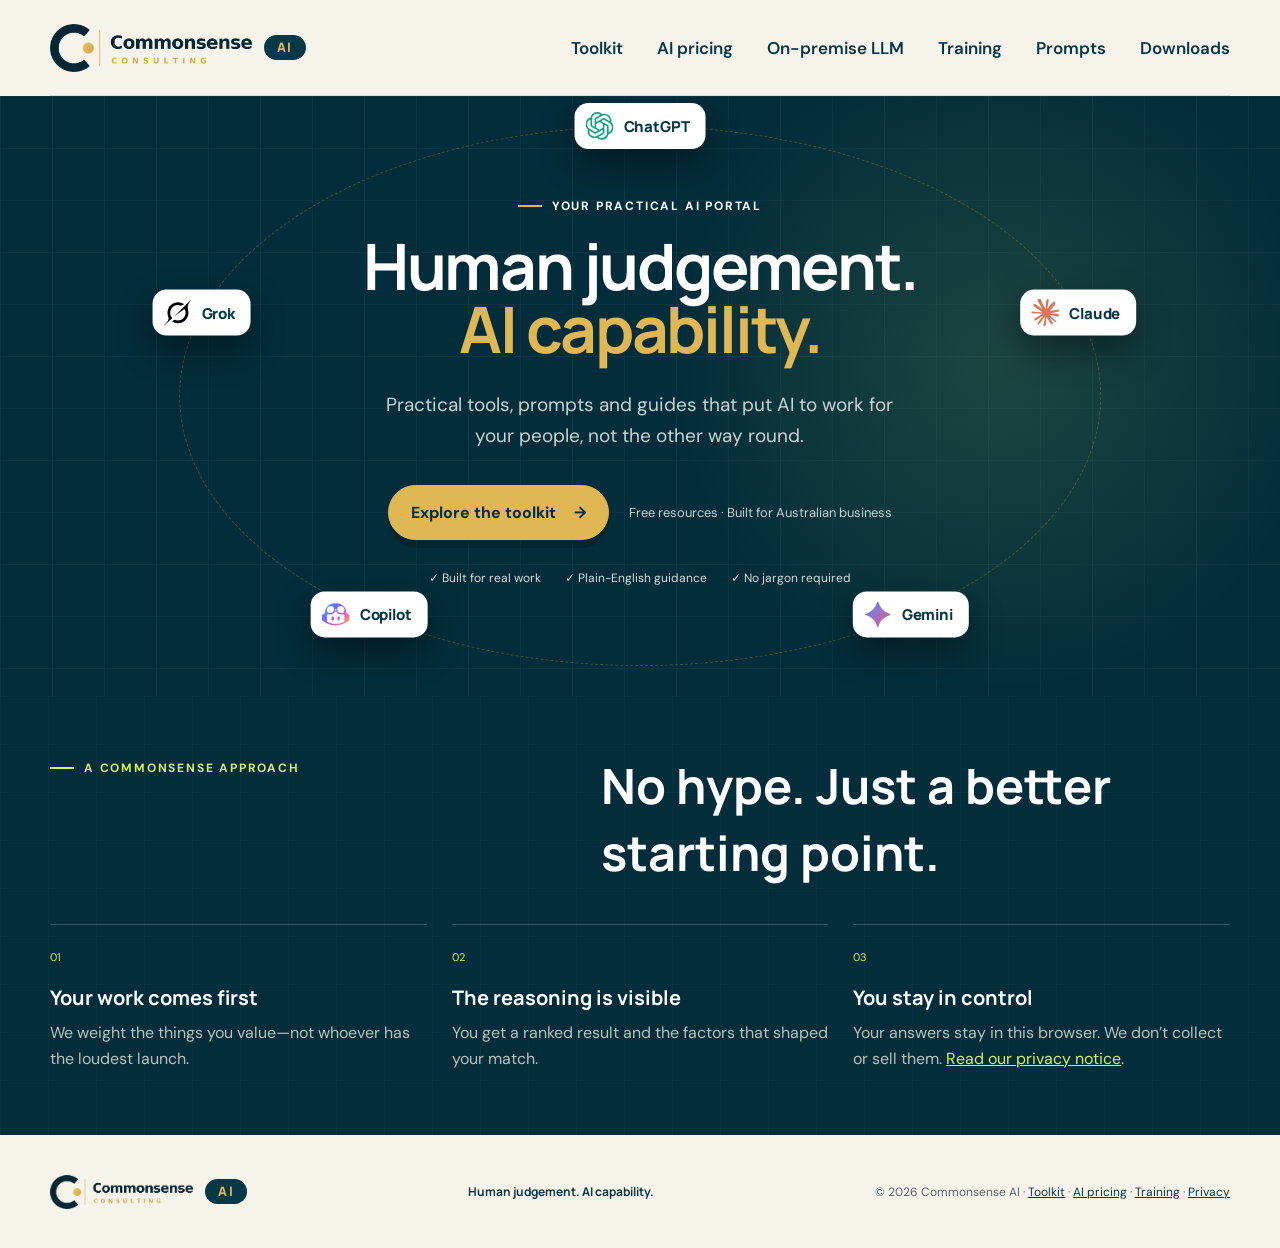
==== index.html @ b38315ff "Add Training page (free and paid courses, YouTube creators); rename Pricing to AI pricing Co-Authore" ====
<!doctype html>
<html lang="en-AU">
<head>
  <meta charset="utf-8">
  <meta name="viewport" content="width=device-width, initial-scale=1">
  <meta name="description" content="Practical AI tools, prompts, downloads and guidance for Australian businesses. Human judgement. AI capability.">
  <link rel="canonical" href="https://ai.commonsense.com.au/">
  <link rel="icon" href="assets/favicon-64.png" type="image/png" sizes="64x64">
  <link rel="apple-touch-icon" href="assets/apple-touch-icon.png">
  <meta name="theme-color" content="#10231f">
  <title>Commonsense AI — Human judgement. AI capability.</title>
  <link rel="preconnect" href="https://fonts.googleapis.com">
  <link rel="preconnect" href="https://fonts.gstatic.com" crossorigin>
  <link href="https://fonts.googleapis.com/css2?family=DM+Sans:wght@400;500;600;700&family=Manrope:wght@500;600;700;800&display=swap" rel="stylesheet">
  <link rel="stylesheet" href="styles.css">
  <script src="portal.js" defer></script>
</head>
<body>
  <header class="site-header">
    <a class="brand" href="index.html" aria-label="Commonsense AI home">
      <img class="brand-logo" src="assets/commonsense-logo.png" alt="Commonsense Consulting" width="693" height="165">
      <span class="brand-ai">AI</span>
    </a>
    <nav class="site-nav" id="site-nav" aria-label="Main navigation">
      <a href="toolkit.html">Toolkit</a>
      <a href="pricing.html">AI pricing</a>
      <a href="onprem.html">On-premise LLM</a>
      <a href="training.html">Training</a>
      <a href="prompts.html">Prompts</a>
      <a href="downloads.html">Downloads</a>
    </nav>
    <button class="nav-toggle" type="button" aria-expanded="false" aria-controls="site-nav" aria-label="Open menu"><span></span></button>
  </header>

  <main id="top">
    <section class="hero portal-hero" id="intro">
      <div class="hero-copy portal-copy">
        <p class="eyebrow"><span></span> Your practical AI portal</p>
        <h1>Human judgement.<br><em>AI capability.</em></h1>
        <p class="hero-lede">Practical tools, prompts and guides that put AI to work for your people, not the other way round.</p>
        <div class="hero-actions">
          <a class="primary-button" href="toolkit.html">Explore the toolkit <span aria-hidden="true">→</span></a>
          <span class="time-note">Free resources · Built for Australian business</span>
        </div>
        <div class="trust-row" aria-label="Survey benefits">
          <span>✓ Built for real work</span>
          <span>✓ Plain-English guidance</span>
          <span>✓ No jargon required</span>
        </div>
        <p class="sr-only">Compare ChatGPT, Claude, Gemini, Copilot and Grok.</p>
      </div>
      <ul class="portal-orbit" aria-hidden="true">
        <li class="orbit-path"></li>
        <li class="orbit-tile" style="--phase:-90deg"><img src="assets/logos/chatgpt.svg" alt="" width="28" height="28"><span>ChatGPT</span></li>
        <li class="orbit-tile" style="--phase:-18deg"><img src="assets/logos/claude.svg" alt="" width="28" height="28"><span>Claude</span></li>
        <li class="orbit-tile" style="--phase:54deg"><img src="assets/logos/gemini.svg" alt="" width="28" height="28"><span>Gemini</span></li>
        <li class="orbit-tile" style="--phase:126deg"><img src="assets/logos/copilot.svg" alt="" width="28" height="28"><span>Copilot</span></li>
        <li class="orbit-tile" style="--phase:198deg"><img src="assets/logos/grok.svg" alt="" width="28" height="28"><span>Grok</span></li>
      </ul>
    </section>

    <section class="principles" aria-labelledby="principles-title">
      <div class="principles-head">
        <p class="eyebrow light"><span></span> A Commonsense approach</p>
        <h2 id="principles-title">No hype. Just a better starting point.</h2>
      </div>
      <div class="principle-grid">
        <article><span>01</span><h3>Your work comes first</h3><p>We weight the things you value—not whoever has the loudest launch.</p></article>
        <article><span>02</span><h3>The reasoning is visible</h3><p>You get a ranked result and the factors that shaped your match.</p></article>
        <article><span>03</span><h3>You stay in control</h3><p>Your answers stay in this browser. We don’t collect or sell them. <a class="inline-link" href="privacy.html">Read our privacy notice</a>.</p></article>
      </div>
    </section>
  </main>

  <footer>
    <a class="brand footer-brand" href="index.html"><img class="brand-logo" src="assets/commonsense-logo.png" alt="Commonsense Consulting" width="693" height="165"><span class="brand-ai">AI</span></a>
    <p class="footer-tagline">Human judgement. AI capability.</p>
    <p>© <span id="year"></span> Commonsense AI · <a class="footer-link" href="toolkit.html">Toolkit</a> · <a class="footer-link" href="pricing.html">AI pricing</a> · <a class="footer-link" href="training.html">Training</a> · <a class="footer-link" href="privacy.html">Privacy</a></p>
  </footer>
</body>
</html>
---- styles.css ----
:root {
  --ink: #073847;
  --ink-deep: #032d3a;
  --ink-soft: #53666b;
  --cream: #f6f3ea;
  --paper: #fffefa;
  --lime: #d8ef62;
  --lime-dark: #afc941;
  --gold: #e1b754;
  --line: #d9dedc;
  --white: #fff;
  --shadow: 0 24px 70px rgba(20, 49, 40, .12);
  --radius: 24px;
}

* { box-sizing: border-box; }
html { scroll-behavior: smooth; }
body { margin: 0; background: var(--cream); color: var(--ink); font-family: "DM Sans", sans-serif; }
button, a { font: inherit; }
button { color: inherit; }
[hidden] { display: none !important; }

.site-header {
  width: min(1180px, calc(100% - 40px));
  height: 86px;
  margin: auto;
  display: flex;
  align-items: center;
  justify-content: space-between;
  border-bottom: 1px solid rgba(7, 56, 71, .13);
}
.brand { display: inline-flex; align-items: center; gap: 11px; color: var(--ink); text-decoration: none; font-family: Manrope, sans-serif; font-weight: 700; letter-spacing: -.03em; }
.brand strong { color: #a77a12; }
.brand-mark { width: 38px; height: 38px; display: grid; place-items: center; border-radius: 50% 50% 50% 18%; background: var(--ink); color: var(--gold); font-size: 11px; letter-spacing: -.05em; box-shadow: inset 0 0 0 2px rgba(255,255,255,.12); }
.method-link, .text-button { border: 0; border-bottom: 1px solid currentColor; padding: 2px 0; background: none; cursor: pointer; font-size: 14px; font-weight: 600; }
.method-link:hover, .text-button:hover { opacity: .65; }
.site-nav { display: flex; align-items: center; gap: 25px; }
.site-nav a { color: var(--ink); text-decoration: none; font-size: 13px; font-weight: 600; }
.site-nav a:hover { opacity: .6; }
.nav-cta { border: 1px solid var(--ink); border-radius: 999px; padding: 10px 16px; background: var(--ink); color: white !important; cursor: pointer; font-size: 12px; font-weight: 700; text-decoration: none; }

.hero { position: relative; min-height: 650px; width: 100%; margin: 0; display: grid; grid-template-columns: minmax(0, 1.03fr) minmax(0, .97fr); gap: 50px; align-items: center; padding: 76px max(20px, calc((100% - 1180px) / 2)) 90px; overflow: hidden; background-color: var(--ink-deep); background-image: linear-gradient(rgba(255,255,255,.035) 1px, transparent 1px), linear-gradient(90deg, rgba(255,255,255,.035) 1px, transparent 1px), radial-gradient(circle at 78% 45%, rgba(216,239,98,.12), transparent 31%); background-size: 52px 52px, 52px 52px, auto; color: white; }
.hero::after { content: ""; position: absolute; left: 0; right: 0; bottom: 0; height: 4px; background: linear-gradient(90deg, var(--gold), var(--lime), transparent 80%); }
.eyebrow { display: flex; align-items: center; gap: 10px; margin: 0 0 20px; text-transform: uppercase; letter-spacing: .15em; font-size: 12px; font-weight: 700; }
.eyebrow span { width: 24px; height: 2px; background: var(--gold); }
h1, h2, h3 { font-family: Manrope, sans-serif; }
h1 { margin: 0; font-size: clamp(48px, 6vw, 80px); line-height: .99; letter-spacing: -.035em; }
/* Homepage headline: sized so "Human judgement." stays on one line. */
.hero:not(.match-hero) h1 { font-size: clamp(34px, 5vw, 66px); }
.match-hero h1 { font-size: clamp(38px, 5vw, 66px); }
h1 em, .result-heading h2 em { color: var(--gold); font-style: normal; }
.hero-lede { max-width: 610px; margin: 28px 0 0; color: #c6d4d7; font-size: 19px; line-height: 1.65; }
.brand-line { margin: 18px 0 0; color: #d6e1e3; font-family: Manrope, sans-serif; font-size: 14px; font-weight: 600; letter-spacing: .01em; }
.brand-line strong { color: var(--lime); }
.hero-actions { display: flex; align-items: center; gap: 20px; margin-top: 34px; }
.primary-button, .secondary-button { display: inline-flex; justify-content: center; align-items: center; gap: 18px; border-radius: 999px; padding: 16px 22px; border: 1px solid var(--ink); text-decoration: none; cursor: pointer; font-weight: 700; transition: transform .18s ease, box-shadow .18s ease, background .18s ease; }
.primary-button { background: var(--gold); color: var(--ink-deep); border-color: var(--gold); box-shadow: 0 8px 0 rgba(0, 0, 0, .16); }
.primary-button:hover:not(:disabled) { transform: translateY(-2px); box-shadow: 0 10px 0 rgba(16, 35, 31, .12); }
.primary-button:disabled { cursor: not-allowed; opacity: .35; box-shadow: none; }
.secondary-button { background: transparent; color: var(--ink); box-shadow: none; }
.secondary-button:hover { background: rgba(255,255,255,.5); }
.time-note { color: #c5d0d2; font-size: 13px; }
.trust-row { display: flex; gap: 24px; margin-top: 30px; color: #d5dede; font-size: 12px; }

.hero-visual { position: relative; min-height: 500px; }
.decision-visual { display: flex; align-items: center; justify-content: center; }
.decision-visual img { position: relative; z-index: 2; width: 108%; max-width: 700px; height: auto; margin: 0 -4%; border: 1px solid rgba(255,255,255,.12); border-radius: 28px; box-shadow: 0 28px 60px rgba(0,0,0,.38); }
.future-ring { position: absolute; z-index: 1; width: 420px; height: 420px; left: 50%; top: 48%; transform: translate(-50%,-50%); border: 1px solid rgba(216,239,98,.35); border-radius: 50%; box-shadow: 0 0 70px rgba(216,239,98,.14), inset 0 0 60px rgba(216,239,98,.06); }
.future-ring::before, .future-ring::after { content: ""; position: absolute; inset: 34px; border: 1px dashed rgba(225,183,84,.3); border-radius: 50%; transform: rotate(23deg); }
.future-ring::after { inset: 82px; border-style: solid; border-color: rgba(255,255,255,.11); }
.decision-caption { position: absolute; z-index: 3; right: 0; bottom: 24px; margin: 0; padding: 12px 16px; border: 1px solid rgba(255,255,255,.2); border-radius: 14px; background: rgba(3,45,58,.88); color: #d9e1e2; backdrop-filter: blur(8px); font-size: 12px; line-height: 1.5; }
.decision-caption strong { color: var(--lime); }
.orbit { position: absolute; inset: 50%; border: 1px solid rgba(16,35,31,.16); border-radius: 50%; transform: translate(-50%, -50%) rotate(-12deg); }
.orbit-one { width: 420px; height: 300px; }
.orbit-two { width: 300px; height: 420px; transform: translate(-50%, -50%) rotate(45deg); }
.centre-badge { position: absolute; left: 50%; top: 50%; width: 130px; height: 130px; transform: translate(-50%, -50%) rotate(-7deg); background: var(--lime); border-radius: 38% 62% 60% 40% / 43% 39% 61% 57%; display: flex; flex-direction: column; align-items: center; justify-content: center; box-shadow: 0 20px 60px rgba(93, 115, 32, .25); }
.centre-badge span { font-size: 11px; letter-spacing: .18em; }
.centre-badge strong { font-family: Manrope; font-size: 31px; letter-spacing: -.08em; }
.centre-badge span { font-size: 9px; }
.centre-badge strong { font-size: 22px; }
.hero:not(.match-hero) .centre-badge strong { font-size: 16px; letter-spacing: -.06em; }
.orbital-card { position: absolute; display: flex; align-items: center; gap: 9px; padding: 12px 17px; border: 1px solid rgba(16,35,31,.16); background: rgba(255,253,248,.9); backdrop-filter: blur(7px); border-radius: 999px; box-shadow: 0 12px 30px rgba(16,35,31,.08); font-weight: 600; font-size: 14px; animation: float 5s ease-in-out infinite; }
.product-dot { width: 12px; height: 12px; border-radius: 50%; }
.dot-chatgpt { background: #10a37f; }.dot-claude { background: #d87955; }.dot-gemini { background: #527ceb; }.dot-copilot { background: linear-gradient(135deg,#44c3ff,#7e57c2,#e75c8d); }.dot-grok { background: #202020; }
.card-chatgpt { left: 3%; top: 13%; }.card-claude { right: 1%; top: 20%; animation-delay: -1s; }.card-gemini { right: 3%; bottom: 17%; animation-delay: -2s; }.card-copilot { left: -1%; bottom: 20%; animation-delay: -3s; }.card-grok { left: 43%; bottom: 1%; animation-delay: -4s; }
@keyframes float { 0%,100% { transform: translateY(0) } 50% { transform: translateY(-9px) } }
.tool-icon { width: 20px; height: 20px; display: grid; place-items: center; border-radius: 50%; background: var(--lime); color: var(--ink); font-size: 11px; }

.portal-tools { padding: 100px max(20px, calc((100% - 1180px) / 2)); background: var(--paper); border-top: 1px solid var(--line); }
.portal-heading { display: grid; grid-template-columns: 1.2fr .8fr; gap: 60px; align-items: end; }
.portal-heading h1, .portal-heading h2 { margin: 0; font-size: clamp(38px, 5vw, 58px); line-height: 1; letter-spacing: -.055em; }
.portal-heading > p { max-width: 470px; margin: 0; color: var(--ink-soft); font-size: 17px; line-height: 1.65; }
.tool-grid { display: grid; grid-template-columns: repeat(2, 1fr); gap: 20px; margin-top: 50px; }
.tool-card { min-height: 390px; display: flex; flex-direction: column; justify-content: space-between; padding: 28px; border: 1px solid var(--line); border-radius: var(--radius); background: var(--cream); }
.tool-card.featured-tool { background-color: var(--ink-deep); background-image: linear-gradient(rgba(255,255,255,.035) 1px, transparent 1px), linear-gradient(90deg,rgba(255,255,255,.035) 1px,transparent 1px); background-size: 32px 32px; color: white; border-color: var(--ink-deep); }
.tool-card.training-tool { background: #f2dfab; border-color: #dfbf68; }
.card-meta { display: flex; justify-content: space-between; color: #77817e; text-transform: uppercase; letter-spacing: .08em; font-size: 10px; font-weight: 700; }
.featured-tool .card-meta { color: #c7cfcc; }
.training-tool .card-meta { color: #66713e; }
.status-live, .status-soon { display: inline-flex; align-items: center; gap: 7px; }
.status-live::before, .status-soon::before { content: ""; width: 6px; height: 6px; border-radius: 50%; background: var(--lime); }
.status-soon::before { background: #afb5b2; }
.large-icon { width: 48px; height: 48px; display: grid; place-items: center; margin-bottom: 22px; border-radius: 15px; background: white; color: var(--ink); font-size: 22px; }
.featured-tool .large-icon { background: var(--lime); }
.training-tool .large-icon { background: var(--ink); color: var(--lime); }
.tool-card h3 { margin: 0; font-size: 27px; letter-spacing: -.035em; }
.tool-card p { margin: 12px 0 0; color: var(--ink-soft); line-height: 1.6; }
.featured-tool p { color: #bdc8c4; }
.card-link { display: flex; align-items: center; justify-content: space-between; width: 100%; padding: 14px 0 0; border: 0; border-top: 1px solid rgba(255,255,255,.2); background: none; color: white; cursor: pointer; font-weight: 700; text-align: left; }
.tool-card:not(.featured-tool) .card-link { border-color: var(--line); color: var(--ink); }
.card-link.muted { color: #7d8783 !important; cursor: default; font-size: 13px; }

.survey-shell { width: min(1180px, calc(100% - 40px)); min-height: 720px; margin: 0 auto; padding: 48px 0 100px; }
.results { width: min(880px, calc(100% - 40px)); min-height: 720px; margin: 0 auto; padding: 48px 0 100px; }
.survey-topline { display: flex; align-items: center; justify-content: space-between; }
.survey-topline p { margin: 0; color: var(--ink-soft); font-size: 13px; font-weight: 600; }
.progress-track { height: 4px; margin: 18px 0 45px; overflow: hidden; background: #d9d8cf; border-radius: 99px; }
.progress-track span { display: block; width: 10%; height: 100%; background: #6f8135; border-radius: inherit; transition: width .3s ease; }
.survey-layout { display: grid; grid-template-columns: minmax(0, 1.45fr) minmax(310px, .75fr); gap: 24px; align-items: start; }
.question-card { padding: clamp(28px, 4vw, 52px); border: 1px solid var(--line); border-radius: var(--radius); background: var(--paper); box-shadow: var(--shadow); }
.question-kicker { margin: 0 0 12px; color: #6a7a35; text-transform: uppercase; letter-spacing: .13em; font-size: 11px; font-weight: 700; }
.question-card h2 { margin: 0; font-size: clamp(28px, 4vw, 43px); line-height: 1.12; letter-spacing: -.045em; }
.question-text { min-height: 100px; margin: 0 0 16px; color: var(--ink); font-size: clamp(29px, 3.2vw, 43px); line-height: 1.13; letter-spacing: -.045em; }
.question-help { min-height: 42px; margin: 0; color: var(--ink-soft); font-size: 14px; line-height: 1.5; }
.rating-fieldset { margin: 35px 0 0; padding: 0; border: 0; }
.rating-fieldset legend { position: absolute; width: 1px; height: 1px; overflow: hidden; clip: rect(0 0 0 0); }
.rating-grid { display: grid; grid-template-columns: repeat(10, 1fr); gap: 8px; }
.rating-button { aspect-ratio: 1; border: 1px solid #c8cbc3; background: white; border-radius: 12px; cursor: pointer; font-weight: 700; transition: .15s ease; }
.rating-button:hover { border-color: var(--ink); transform: translateY(-2px); }
.rating-button.selected { border-color: var(--ink); background: var(--lime); box-shadow: inset 0 0 0 1px var(--ink); }
.rating-button:focus-visible, button:focus-visible, a:focus-visible { outline: 3px solid #7da0ff; outline-offset: 3px; }
.scale-labels { display: flex; justify-content: space-between; margin-top: 9px; color: #7a827f; font-size: 11px; }
.question-footer { display: flex; align-items: center; justify-content: space-between; margin-top: 45px; }
.keyboard-hint { color: #7a827f; font-size: 11px; }
.next-button { min-width: 135px; }

.live-match-chart { padding: 30px 28px 26px; border: 1px solid rgba(255,255,255,.1); border-radius: var(--radius); background-color: var(--ink-deep); background-image: linear-gradient(rgba(255,255,255,.035) 1px, transparent 1px), linear-gradient(90deg,rgba(255,255,255,.035) 1px,transparent 1px); background-size: 26px 26px; color: white; box-shadow: var(--shadow); }
.live-match-chart h2 { margin: 0; font-size: 26px; letter-spacing: -.04em; }
.live-chart-intro { margin: 9px 0 25px; color: #b9c8cb; font-size: 13px; line-height: 1.5; }
.live-chart-list { display: grid; gap: 19px; margin: 0; padding: 0; list-style: none; }
.live-product-label { display: flex; justify-content: space-between; align-items: center; margin-bottom: 8px; font-size: 12px; font-weight: 700; }
.live-product-label output { color: var(--lime); font-variant-numeric: tabular-nums; }
.live-product-track { position: relative; height: 3px; margin: 0 17px; border-radius: 99px; background: linear-gradient(90deg, rgba(255,255,255,.14), rgba(216,239,98,.42)); }
.live-product-marker { position: absolute; top: 50%; width: 34px; height: 34px; display: grid; place-items: center; transform: translate(-50%,-50%); border: 2px solid var(--product-colour); border-radius: 11px; background: white; box-shadow: 0 7px 18px rgba(0,0,0,.32); transition: left .42s cubic-bezier(.2,.8,.2,1); }
.live-product-marker svg { width: 20px; height: 20px; color: #092f3b; }
.live-chart-scale { display: flex; justify-content: space-between; margin: 24px 15px 0; color: #879da2; font-size: 10px; }

.result-heading { padding: 28px 0 36px; text-align: center; }
.result-heading .eyebrow { justify-content: center; }
.result-heading h2 { margin: 0; font-size: clamp(38px, 6vw, 62px); letter-spacing: -.06em; }
.result-heading > p:last-child { max-width: 650px; margin: 18px auto 0; color: var(--ink-soft); font-size: 18px; line-height: 1.55; }
.winner-panel, .rankings-panel { border: 1px solid var(--line); border-radius: var(--radius); background: var(--paper); box-shadow: var(--shadow); }
.winner-panel { display: grid; grid-template-columns: .8fr 1.3fr; gap: 35px; padding: 38px; }
.winner-score-block { display: flex; align-items: center; gap: 22px; border-right: 1px solid var(--line); }
.winner-logo { width: 72px; height: 72px; display: grid; place-items: center; flex: 0 0 auto; border: 2px solid var(--ink); border-radius: 20px; background: white; color: var(--ink); }
.winner-logo svg { width: 38px; height: 38px; }
.match-label { display: block; color: var(--ink-soft); font-size: 11px; text-transform: uppercase; letter-spacing: .1em; }
.match-score { display: block; margin-top: 4px; font-family: Manrope; font-size: 47px; letter-spacing: -.07em; line-height: 1; }
.match-score small { font-size: 19px; }
.why-match h3 { margin: 0 0 12px; font-size: 17px; }
.why-match ul { margin: 0; padding: 0; list-style: none; color: var(--ink-soft); }
.why-match li { position: relative; margin: 8px 0; padding-left: 19px; line-height: 1.4; }
.why-match li::before { content: "↗"; position: absolute; left: 0; color: #748737; font-weight: 700; }
.result-cta { grid-column: 1 / -1; }
.rankings-panel { margin-top: 22px; padding: 32px 38px; box-shadow: none; }
.section-title-row { display: flex; justify-content: space-between; align-items: center; }
.section-title-row h3 { margin: 0; font-size: 21px; }
.ranking-list { margin: 22px 0 0; padding: 0; list-style: none; }
.ranking-item { display: grid; grid-template-columns: 28px 130px 1fr 45px; align-items: center; gap: 14px; padding: 14px 0; border-top: 1px solid var(--line); }
.rank-number { color: #85908d; font-size: 12px; }.rank-name { font-weight: 700; }.rank-track { height: 7px; background: #e8e9e3; border-radius: 99px; overflow: hidden; }.rank-track span { display: block; height: 100%; background: #91a64a; border-radius: inherit; }.rank-score { text-align: right; font-weight: 700; }
.result-actions { display: flex; justify-content: center; gap: 12px; margin-top: 26px; }
.result-disclaimer { margin: 24px auto 0; max-width: 700px; color: #737e7a; font-size: 11px; line-height: 1.5; text-align: center; }

.principles { padding: 100px max(20px, calc((100% - 1180px) / 2)); background-color: var(--ink-deep); background-image: linear-gradient(rgba(255,255,255,.025) 1px, transparent 1px), linear-gradient(90deg,rgba(255,255,255,.025) 1px,transparent 1px); background-size: 48px 48px; color: var(--white); }
.eyebrow.light { color: var(--lime); }.eyebrow.light span { background: var(--lime); }
.principles > h2 { max-width: 650px; margin: 0; font-size: clamp(36px, 5vw, 58px); line-height: 1.08; letter-spacing: -.055em; }
.principle-grid { display: grid; grid-template-columns: repeat(3, 1fr); gap: 25px; margin-top: 62px; }
.principle-grid article { border-top: 1px solid rgba(255,255,255,.2); padding-top: 20px; }
.principle-grid article > span { color: var(--lime); font-size: 11px; }.principle-grid h3 { margin: 30px 0 9px; font-size: 20px; }.principle-grid p { margin: 0; color: #b9c2be; line-height: 1.6; }
footer { width: min(1180px, calc(100% - 40px)); margin: auto; padding: 36px 0; display: flex; align-items: center; justify-content: space-between; gap: 20px; color: var(--ink-soft); font-size: 12px; }.footer-brand { color: var(--ink); }
.footer-tagline { font-family: Manrope, sans-serif; font-weight: 700; color: var(--ink); }

dialog { width: min(610px, calc(100% - 30px)); border: 0; border-radius: 24px; padding: 42px; background: var(--paper); color: var(--ink); box-shadow: 0 30px 100px rgba(0,0,0,.25); }
dialog::backdrop { background: rgba(7,23,19,.72); backdrop-filter: blur(4px); }
dialog h2 { margin: 0; font-size: 35px; letter-spacing: -.04em; } dialog h3 { margin-top: 27px; } dialog p, dialog li { color: var(--ink-soft); line-height: 1.6; } dialog .primary-button { margin-top: 16px; width: 100%; }
.dialog-close { position: absolute; right: 18px; top: 14px; border: 0; background: none; cursor: pointer; font-size: 30px; font-weight: 300; }

@media (max-width: 800px) {
  .hero { grid-template-columns: 1fr; padding-top: 55px; }
  .hero:not(.match-hero) h1 { font-size: clamp(34px, 7.2vw, 58px); }
  .hero-visual { min-height: 400px; }
  .decision-visual img { width: min(100%, 620px); margin: 0 auto; }
  .future-ring { width: min(72vw, 390px); height: min(72vw, 390px); }
  .decision-caption { right: 8%; }
  .orbit-one { width: 340px; height: 245px; }.orbit-two { width: 245px; height: 340px; }
  .winner-panel { grid-template-columns: 1fr; }.winner-score-block { padding-bottom: 25px; border-right: 0; border-bottom: 1px solid var(--line); }
  .principle-grid { grid-template-columns: 1fr; }.principle-grid article { padding-bottom: 25px; }
  .portal-heading { grid-template-columns: 1fr; gap: 24px; }.tool-grid { grid-template-columns: 1fr; }.tool-card { min-height: 330px; }
  .survey-layout { grid-template-columns: 1fr; }
  .live-match-chart { order: 2; }
  footer { flex-direction: column; align-items: flex-start; }
}
@media (max-width: 560px) {
  .site-header { height: 72px; }.hero { width: 100%; padding: 50px 14px 65px; }.hero-actions { align-items: flex-start; flex-direction: column; }.trust-row { flex-direction: column; gap: 9px; }
  .hero-visual { min-height: 340px; }.orbit-one { width: 290px; height: 210px; }.orbit-two { width: 210px; height: 290px; }.centre-badge { width: 100px; height: 100px; }.orbital-card { padding: 9px 12px; font-size: 11px; }.card-grok { left: 40%; }
  .decision-visual img { width: 108%; margin: 0 -4%; border-radius: 20px; }
  .future-ring { width: 280px; height: 280px; }
  .decision-caption { right: 0; bottom: 0; padding: 9px 12px; font-size: 10px; }
  .survey-shell, .results { width: min(100% - 24px, 1180px); }.question-card { padding: 25px 18px; }.question-text { min-height: auto; }.question-help { min-height: auto; }
  .rating-grid { grid-template-columns: repeat(5, 1fr); }.rating-button { aspect-ratio: 1.1; }.scale-labels { display: none; }.question-footer { align-items: stretch; flex-direction: column; gap: 18px; }.keyboard-hint { display: none; }
  .winner-panel, .rankings-panel { padding: 25px 20px; }.ranking-item { grid-template-columns: 22px 80px 1fr 36px; gap: 8px; font-size: 12px; }.result-actions { flex-direction: column; }.section-title-row { gap: 20px; }
  dialog { padding: 35px 24px 25px; }
  .nav-cta { padding: 9px 12px; }
}
@media (prefers-reduced-motion: reduce) { *, *::before, *::after { scroll-behavior: auto !important; animation-duration: .01ms !important; transition-duration: .01ms !important; } }

/* Privacy / legal page */
.legal { width: min(760px, calc(100% - 40px)); margin: 0 auto; padding: 70px 0 90px; }
.legal h1 { margin: 0 0 12px; font-size: clamp(36px, 5vw, 54px); line-height: 1.08; letter-spacing: -.05em; }
.legal .updated { margin: 0 0 40px; color: var(--ink-soft); font-size: 14px; }
.legal h2 { margin: 38px 0 10px; font-size: 24px; letter-spacing: -.03em; }
.legal p, .legal li { color: var(--ink-soft); line-height: 1.7; }
.legal a { color: var(--ink); }
.footer-link { color: var(--ink); }
.inline-link { color: var(--lime); }

/* Portal hero: centred headline with orbiting AI tools */
@property --t { syntax: "<angle>"; inherits: true; initial-value: 0deg; }
.sr-only { position: absolute; width: 1px; height: 1px; margin: -1px; padding: 0; overflow: hidden; clip: rect(0,0,0,0); white-space: nowrap; border: 0; }
.portal-hero { display: flex; flex-direction: column; align-items: center; justify-content: center; min-height: 800px; padding-top: 60px; padding-bottom: 70px; text-align: center; }
.portal-copy { position: relative; z-index: 2; max-width: 640px; margin: 0 auto; }
.portal-copy .eyebrow { justify-content: center; }
.portal-copy .hero-lede { max-width: 520px; margin-left: auto; margin-right: auto; }
.portal-copy .hero-actions { justify-content: center; flex-wrap: wrap; }
.portal-copy .trust-row { justify-content: center; flex-wrap: wrap; }
.portal-orbit { --rx: clamp(380px, 36vw, 490px); --ry: 290px; position: absolute; inset: 0; z-index: 1; margin: 0; padding: 0; list-style: none; pointer-events: none; animation: orbit-turn 100s linear infinite; }
@keyframes orbit-turn { to { --t: 360deg; } }
.orbit-path { position: absolute; left: 50%; top: 50%; width: calc(var(--rx) * 2); height: calc(var(--ry) * 2); transform: translate(-50%, -50%); border: 1px dashed rgba(225,183,84,.28); border-radius: 50%; }
.orbit-tile { --a: calc(var(--t) + var(--phase)); position: absolute; left: 50%; top: 50%; display: flex; align-items: center; gap: 10px; padding: 9px 16px 9px 11px; border-radius: 14px; background: #fff; color: var(--ink); font-family: Manrope, sans-serif; font-size: 15px; font-weight: 800; letter-spacing: -.01em; white-space: nowrap; box-shadow: 0 14px 34px rgba(0,0,0,.38); transform: translate(-50%, -50%) translate(calc(cos(var(--a)) * var(--rx)), calc(sin(var(--a)) * var(--ry))); }
.orbit-tile img { width: 28px; height: 28px; }
@media (max-width: 999px) {
  .portal-hero { min-height: 0; }
  .portal-copy .hero-actions, .portal-copy .trust-row { align-items: center; }
  .portal-orbit { position: static; display: flex; flex-wrap: wrap; justify-content: center; gap: 10px; width: 100%; max-width: 560px; margin-top: 38px; animation: none; }
  .orbit-path { display: none; }
  .orbit-tile { position: static; transform: none; }
}
@supports not (transform: translateX(calc(cos(0deg) * 1px))) {
  .portal-hero { min-height: 0; }
  .portal-orbit { position: static; display: flex; flex-wrap: wrap; justify-content: center; gap: 10px; width: 100%; max-width: 560px; margin-top: 38px; animation: none; }
  .orbit-path { display: none; }
  .orbit-tile { position: static; transform: none; }
}
@media (prefers-reduced-motion: reduce) { .portal-orbit { animation: none !important; } }

/* Pricing */
.pricing { padding: 100px max(20px, calc((100% - 1180px) / 2)); background: var(--cream); border-top: 1px solid var(--line); }
.price-table-wrap { margin-top: 44px; border: 1px solid var(--line); border-radius: var(--radius); background: var(--paper); overflow: hidden; box-shadow: var(--shadow); }
.price-table { width: 100%; border-collapse: collapse; text-align: left; }
.price-table th, .price-table td { padding: 20px 24px; border-bottom: 1px solid var(--line); vertical-align: top; }
.price-table thead th { background: var(--ink); color: #fff; font-family: Manrope, sans-serif; font-size: 12px; letter-spacing: .12em; text-transform: uppercase; border-bottom: 0; }
.price-table tbody tr:last-child th, .price-table tbody tr:last-child td { border-bottom: 0; }
.price-name { display: inline-flex; align-items: center; gap: 11px; font-family: Manrope, sans-serif; font-size: 16px; }
.price-name img { flex: none; }
.price-big { display: block; font-family: Manrope, sans-serif; font-size: 24px; font-weight: 800; letter-spacing: -.02em; }
.price-table small { display: block; margin-top: 4px; color: var(--ink-soft); font-size: 12px; line-height: 1.4; }
.price-note { color: var(--ink-soft); font-size: 14px; line-height: 1.55; max-width: 330px; }
.copilot-addon { margin-top: 28px; display: grid; grid-template-columns: .9fr 1.1fr; gap: 40px; align-items: center; padding: 34px 38px; border-radius: var(--radius); background: var(--lime); color: var(--ink-deep); }
.addon-tag { display: inline-block; padding: 6px 12px; border-radius: 999px; background: var(--ink-deep); color: var(--lime); font-size: 11px; font-weight: 800; letter-spacing: .1em; text-transform: uppercase; }
.copilot-addon h3 { margin: 14px 0 10px; font-family: Manrope, sans-serif; font-size: 26px; line-height: 1.15; letter-spacing: -.03em; }
.copilot-addon p { margin: 0; line-height: 1.6; }
.addon-list { margin: 0; padding: 0; list-style: none; display: grid; grid-template-columns: 1fr 1fr; gap: 12px; }
.addon-list li { padding: 16px 18px; border-radius: 16px; background: rgba(255,255,255,.62); display: grid; gap: 3px; }
.addon-list span { font-size: 13px; font-weight: 700; }
.addon-list strong { font-family: Manrope, sans-serif; font-size: 26px; letter-spacing: -.03em; }
.addon-list small { font-size: 12px; line-height: 1.35; }
.token-panel { margin-top: 28px; padding: 44px 44px 36px; border-radius: var(--radius); background: var(--ink-deep); color: #fff; }
.token-head { max-width: 700px; }
.token-head h3 { margin: 6px 0 12px; font-family: Manrope, sans-serif; font-size: clamp(24px, 3vw, 34px); line-height: 1.12; letter-spacing: -.035em; }
.token-head p:not(.eyebrow) { margin: 0; color: rgba(255,255,255,.78); line-height: 1.65; }
.token-list { margin: 34px 0 0; padding: 0; list-style: none; display: grid; gap: 16px; }
.token-row { display: grid; grid-template-columns: 150px 1fr 90px; grid-template-areas: "name track label" ". note note"; gap: 4px 18px; align-items: center; }
.token-row .price-name { grid-area: name; color: #fff; }
.token-row .price-name img { background: #fff; border-radius: 8px; padding: 4px; width: 32px; height: 32px; }
.token-track { grid-area: track; height: 16px; border-radius: 999px; background: rgba(255,255,255,.1); overflow: hidden; }
.token-track span { display: block; height: 100%; border-radius: 999px; background: linear-gradient(90deg, var(--lime), var(--gold)); }
.token-row:first-child .token-track span { background: linear-gradient(90deg, var(--gold), #e5835a); }
.token-label { grid-area: label; font-weight: 800; font-size: 13px; color: var(--lime); }
.token-row p { grid-area: note; margin: 0; color: rgba(255,255,255,.7); font-size: 13px; line-height: 1.5; }
.token-scale { margin: 22px 0 0 168px; display: flex; justify-content: space-between; max-width: calc(100% - 276px); color: rgba(255,255,255,.5); font-size: 11px; letter-spacing: .1em; text-transform: uppercase; }
.price-foot { margin: 26px 0 0; max-width: 900px; color: var(--ink-soft); font-size: 13px; line-height: 1.65; }
@media (max-width: 900px) {
  .copilot-addon { grid-template-columns: 1fr; padding: 28px 24px; gap: 24px; }
  .token-panel { padding: 30px 22px; }
  .token-row { grid-template-columns: 1fr 70px; grid-template-areas: "name label" "track track" "note note"; }
  .token-scale { margin-left: 0; max-width: none; }
}
@media (max-width: 720px) {
  .pricing { padding: 70px 20px; }
  .price-table thead { display: none; }
  .price-table, .price-table tbody, .price-table tr, .price-table th, .price-table td { display: block; width: 100%; }
  .price-table tr { padding: 18px 20px; border-bottom: 1px solid var(--line); }
  .price-table tbody tr:last-child { border-bottom: 0; }
  .price-table th, .price-table td { padding: 6px 0; border: 0; }
  .price-table td[data-label]::before { content: attr(data-label); display: block; color: var(--ink-soft); font-size: 11px; font-weight: 700; letter-spacing: .1em; text-transform: uppercase; }
  .price-note { max-width: none; }
  .addon-list { grid-template-columns: 1fr; }
}
.price-foot .inline-link { color: var(--ink); font-weight: 700; }

/* Brand logo */
.brand { gap: 12px; }
.brand-logo { display: block; height: 42px; width: auto; }
.brand-ai { padding: 5px 11px; border-radius: 999px; background: var(--ink); color: var(--gold); font-family: Manrope, sans-serif; font-size: 12px; font-weight: 800; letter-spacing: .14em; line-height: 1; }
.footer-brand .brand-logo { height: 34px; }
@media (max-width: 560px) { .brand-logo { height: 34px; } }


/* Header navigation (v2: one page per menu item) */
.site-header { position: relative; gap: 20px; }
.site-nav { margin-left: auto; gap: 22px; }
.site-nav > a, .site-nav > .method-link { white-space: nowrap; }
.site-nav a[aria-current="page"]:not(.nav-quiz) { box-shadow: 0 2px 0 var(--gold); padding-bottom: 3px; }
.nav-quiz { border: 1px solid var(--ink); border-radius: 999px; padding: 10px 16px; font-size: 12px !important; font-weight: 700 !important; }
.nav-quiz:hover, .nav-quiz[aria-current="page"] { background: var(--ink); color: #fff !important; opacity: 1 !important; }
.nav-cta { background: var(--gold); border-color: var(--gold); color: var(--ink-deep) !important; white-space: nowrap; display: inline-flex; }
.nav-cta .short { display: none; }
.nav-toggle { display: none; width: 44px; height: 44px; padding: 0; border: 1px solid var(--ink); border-radius: 12px; background: transparent; cursor: pointer; position: relative; flex: none; }
.nav-toggle span, .nav-toggle span::before, .nav-toggle span::after { content: ""; position: absolute; left: 12px; right: 12px; height: 2px; background: var(--ink); border-radius: 2px; transition: transform .2s, opacity .2s; }
.nav-toggle span { top: 20px; }
.nav-toggle span::before { left: 0; right: 0; top: -6px; }
.nav-toggle span::after { left: 0; right: 0; top: 6px; }
.nav-open .nav-toggle span { background: transparent; }
.nav-open .nav-toggle span::before { top: 0; transform: rotate(45deg); }
.nav-open .nav-toggle span::after { top: 0; transform: rotate(-45deg); }
@media (max-width: 1099px) {
  .nav-toggle { display: block; }
  .site-nav { display: none; position: absolute; z-index: 30; top: 100%; left: 0; right: 0; margin: 0; padding: 18px 20px 22px; flex-direction: column; align-items: stretch; gap: 4px; background: var(--paper); border: 1px solid var(--line); border-radius: 0 0 18px 18px; box-shadow: var(--shadow); }
  .nav-open .site-nav { display: flex; }
  .site-nav > a, .site-nav > .method-link { padding: 13px 4px; font-size: 16px; border-bottom: 1px solid var(--line); text-align: left; }
  .site-nav a[aria-current="page"]:not(.nav-quiz) { box-shadow: none; color: #a77a12; }
  .site-nav .nav-quiz { margin-top: 12px; border: 1px solid var(--ink); text-align: center; font-size: 14px !important; }
  .nav-cta { margin-left: auto; }
}
@media (max-width: 640px) { .nav-cta .long { display: none; } .nav-cta .short { display: inline; } }
@media (max-width: 380px) { .brand-ai { display: none; } }

/* Coming-soon pages */
.soon-page { min-height: 560px; }
.soon-card { margin-top: 44px; max-width: 760px; padding: 36px 40px; border: 1px solid var(--line); border-radius: var(--radius); background: var(--cream); }
.soon-card h2 { margin: 16px 0 14px; font-family: Manrope, sans-serif; font-size: 24px; letter-spacing: -.03em; }
.soon-card ul { margin: 0 0 28px; padding-left: 20px; color: var(--ink-soft); line-height: 1.9; }
.soon-actions { display: flex; gap: 14px; flex-wrap: wrap; }
@media (max-width: 560px) { .soon-card { padding: 26px 22px; } }

/* Home: tighter, balanced desktop layout */
@media (min-width: 1000px) {
  .portal-hero { min-height: 600px; padding-top: 36px; padding-bottom: 44px; }
  .portal-orbit { --ry: 270px; }
  .principles { padding: 56px max(20px, calc((100% - 1180px) / 2)) 64px; }
  .principles-head { display: grid; grid-template-columns: 1fr 1.25fr; gap: 48px; align-items: end; }
  .principles-head .eyebrow { margin: 0 0 12px; }
  .principles-head h2 { margin: 0; font-size: clamp(34px, 3.8vw, 52px); }
  .principle-grid { margin-top: 38px; }
  .principle-grid h3 { margin-top: 18px; }
}
@media (max-width: 999px) { .principles-head .eyebrow { margin-bottom: 14px; } }

@media (max-width: 1099px) { .nav-toggle { margin-left: auto; } }

/* Larger menu, aligned principles heading, no divider line under hero */
.site-header { height: 96px; }
.site-nav { gap: 34px; }
.site-nav > a, .site-nav > .method-link { font-size: 17px; font-weight: 600; }
.brand-logo { height: 48px; }
.brand-ai { font-size: 13px; padding: 6px 13px; }
.portal-hero::after { display: none; }
@media (min-width: 1000px) {
  .principles-head { align-items: start; }
  .principles-head .eyebrow { margin: 8px 0 0; }
}
@media (max-width: 1099px) {
  .site-nav > a, .site-nav > .method-link { font-size: 18px; }
}
@media (max-width: 560px) { .site-header { height: 76px; } .brand-logo { height: 36px; } }

/* On-premise LLM page */
.ops-intro, .ops-need, .ops-ten { background: var(--paper); }
.ops-models, .ops-result { background: var(--cream); }
.ops-models, .ops-need, .ops-result, .ops-ten, .ops-fit { padding: 90px max(20px, calc((100% - 1180px) / 2)); border-top: 1px solid var(--line); }
.ops-what { margin-top: 44px; display: grid; grid-template-columns: 1.1fr .9fr; gap: 56px; align-items: start; }
.ops-what h2, .ten-cols h3, .fit-try h3, .ops-cost-band h3 { margin: 0 0 14px; font-family: Manrope, sans-serif; font-size: 26px; letter-spacing: -.03em; }
.ops-what p, .ten-cols p, .ops-cost-band p { margin: 0 0 14px; color: var(--ink-soft); font-size: 17px; line-height: 1.7; }
.ops-why { margin: 0; padding: 0; list-style: none; display: grid; gap: 12px; }
.ops-why li { padding: 18px 22px; border: 1px solid var(--line); border-radius: 18px; background: var(--cream); display: grid; gap: 4px; }
.ops-why strong { font-family: Manrope, sans-serif; font-size: 17px; }
.ops-why span { color: var(--ink-soft); font-size: 15px; line-height: 1.55; }
.ops-honest { margin: 36px 0 0; padding: 20px 26px; border-radius: 18px; background: var(--lime); color: var(--ink-deep); font-size: 17px; line-height: 1.6; }
.model-grid { margin-top: 44px; display: grid; grid-template-columns: repeat(3, 1fr); gap: 20px; }
.model-card { padding: 26px; border: 1px solid var(--line); border-radius: var(--radius); background: var(--paper); display: flex; flex-direction: column; box-shadow: 0 10px 30px rgba(20,49,40,.06); }
.model-top { display: flex; justify-content: space-between; align-items: center; gap: 10px; font-size: 12px; }
.model-cost { padding: 5px 10px; border-radius: 999px; background: var(--lime); color: var(--ink-deep); font-weight: 800; letter-spacing: .02em; }
.model-by { color: var(--ink-soft); font-weight: 600; text-align: right; }
.model-card h3 { margin: 18px 0 8px; font-family: Manrope, sans-serif; font-size: 22px; letter-spacing: -.03em; }
.model-good { margin: 0 0 18px; color: var(--ink-soft); line-height: 1.6; font-size: 15px; }
.model-card dl { margin: auto 0 0; display: grid; gap: 10px; padding-top: 16px; border-top: 1px solid var(--line); }
.model-card dl div { display: grid; grid-template-columns: 64px 1fr; gap: 10px; font-size: 13.5px; line-height: 1.45; }
.model-card dt { color: #a77a12; font-weight: 800; text-transform: uppercase; font-size: 11px; letter-spacing: .1em; padding-top: 2px; }
.model-card dd { margin: 0; }
.ops-cost-band { margin-top: 28px; padding: 32px 36px; border-radius: var(--radius); background: var(--ink-deep); color: #fff; }
.ops-cost-band p { color: rgba(255,255,255,.82); max-width: 900px; }
.ops-cost-band strong { color: var(--lime); }
.ops-cost-band .ops-note { font-size: 14px; color: rgba(255,255,255,.62); margin-bottom: 0; }
.tier-grid { margin-top: 44px; display: grid; grid-template-columns: repeat(3, 1fr); gap: 20px; }
.tier-card { padding: 28px; border: 1px solid var(--line); border-radius: var(--radius); background: var(--cream); display: flex; flex-direction: column; }
.tier-feature { background: var(--ink-deep); color: #fff; border-color: var(--ink-deep); box-shadow: var(--shadow); }
.tier-tag { align-self: flex-start; padding: 5px 12px; border-radius: 999px; background: var(--ink); color: var(--gold); font-size: 11px; font-weight: 800; letter-spacing: .12em; text-transform: uppercase; }
.tier-feature .tier-tag { background: var(--lime); color: var(--ink-deep); }
.tier-card h3 { margin: 16px 0 8px; font-family: Manrope, sans-serif; font-size: 22px; line-height: 1.2; letter-spacing: -.03em; }
.tier-gpu { margin: 0 0 14px; font-weight: 700; color: #a77a12; line-height: 1.5; }
.tier-feature .tier-gpu { color: var(--lime); }
.tier-card ul { margin: 0 0 18px; padding-left: 20px; line-height: 1.7; color: var(--ink-soft); }
.tier-feature ul { color: rgba(255,255,255,.82); }
.tier-cost { margin: auto 0 0; padding-top: 16px; border-top: 1px solid rgba(7,56,71,.15); font-size: 14.5px; line-height: 1.6; }
.tier-feature .tier-cost { border-color: rgba(255,255,255,.2); }
.ops-also { margin: 28px 0 0; max-width: 900px; color: var(--ink-soft); line-height: 1.7; }
.result-cols { margin-top: 44px; display: grid; grid-template-columns: 1fr 1fr; gap: 20px; }
.result-cols > div { padding: 28px 32px; border-radius: var(--radius); background: var(--paper); border: 1px solid var(--line); }
.result-cols h3, .fit-cols h3 { margin: 0 0 14px; font-family: Manrope, sans-serif; font-size: 22px; letter-spacing: -.03em; }
.result-cols ul, .fit-cols ul { margin: 0; padding: 0; list-style: none; display: grid; gap: 11px; }
.result-cols li, .fit-cols li { position: relative; padding-left: 28px; line-height: 1.55; }
.result-cols li::before, .fit-cols li::before { position: absolute; left: 0; top: 0; font-weight: 800; }
.result-good li::before, .fit-yes li::before { content: "✓"; color: #2f8a4b; }
.result-less li::before, .fit-no li::before { content: "–"; color: #b5651d; font-size: 20px; line-height: 1.2; }
.result-good { border-top: 4px solid var(--lime-dark) !important; }
.result-less { border-top: 4px solid var(--gold) !important; }
.ops-pull { margin: 26px 0 0; padding: 22px 28px; border-left: 4px solid var(--gold); background: var(--paper); border-radius: 0 18px 18px 0; font-size: 17px; line-height: 1.65; }
.ops-table { margin-top: 44px; }
.ops-row-hl th, .ops-row-hl td { background: #f1f6df; }
.ten-cols { margin-top: 36px; display: grid; grid-template-columns: 1.1fr .9fr; gap: 40px; align-items: start; }
.ten-verdict { padding: 26px 30px; border-radius: var(--radius); background: var(--lime); color: var(--ink-deep); }
.ten-verdict h3 { margin-top: 0; }
.ten-verdict p { color: var(--ink-deep); font-size: 16px; }
.ten-verdict p:last-child { margin-bottom: 0; }
.ops-fit { background-color: var(--ink-deep); color: #fff; background-image: linear-gradient(rgba(255,255,255,.025) 1px, transparent 1px), linear-gradient(90deg,rgba(255,255,255,.025) 1px,transparent 1px); background-size: 48px 48px; }
.ops-fit .portal-heading > p { color: #b9c2be; }
.fit-cols { margin-top: 44px; display: grid; grid-template-columns: 1fr 1fr; gap: 20px; }
.fit-cols > div { padding: 28px 32px; border-radius: var(--radius); background: rgba(255,255,255,.06); border: 1px solid rgba(255,255,255,.14); }
.fit-yes li::before { color: var(--lime); }
.fit-no li::before { color: var(--gold); }
.fit-try { margin-top: 20px; padding: 32px; border-radius: var(--radius); background: var(--paper); color: var(--ink); }
.fit-try ol { margin: 0 0 24px; padding-left: 22px; line-height: 1.8; color: var(--ink-soft); }
.fit-links { display: flex; gap: 14px; flex-wrap: wrap; }
.ops-sources { margin: 28px 0 0; max-width: 960px; color: #9fb0ad; font-size: 12.5px; line-height: 1.7; }
.ops-sources .inline-link { color: var(--lime); }
@media (max-width: 1000px) {
  .model-grid, .tier-grid { grid-template-columns: 1fr 1fr; }
  .ops-what, .ten-cols { grid-template-columns: 1fr; gap: 28px; }
}
@media (max-width: 720px) {
  .ops-models, .ops-need, .ops-result, .ops-ten, .ops-fit { padding: 64px 20px; }
  .model-grid, .tier-grid, .result-cols, .fit-cols { grid-template-columns: 1fr; }
  .ops-cost-band, .fit-try { padding: 24px 22px; }
}

/* Training page */
.training { padding: 72px 56px 96px; max-width: 1280px; margin: 0 auto; }
.flag { display: inline-block; width: 30px; height: 15px; border-radius: 2px; box-shadow: 0 0 0 1px rgba(7,56,71,.2); vertical-align: -2px; flex: none; }
.flag-blank { display: inline-block; width: 30px; flex: none; }
.tr-own { display: flex; align-items: center; justify-content: space-between; gap: 24px; flex-wrap: wrap; margin-top: 36px; padding: 22px 28px; border-radius: var(--radius); background: var(--cream); border: 1px solid var(--line); }
.tr-own p { margin: 0; color: var(--ink); line-height: 1.5; }
.tr-h { margin: 56px 0 18px; font-family: Manrope, sans-serif; font-size: 28px; letter-spacing: -.03em; }
.tr-sub { margin: -8px 0 20px; color: var(--ink-soft); }
.tr-list, .cr-list { list-style: none; margin: 0; padding: 0; border: 1px solid var(--line); border-radius: var(--radius); background: var(--paper); box-shadow: var(--shadow); overflow: hidden; }
.tr-row { display: grid; grid-template-columns: minmax(230px, 1.1fr) minmax(220px, 1.4fr) minmax(190px, .9fr); gap: 8px 28px; align-items: start; padding: 20px 26px; border-bottom: 1px solid var(--line); }
.tr-row.tr-paid { grid-template-columns: minmax(230px, 1.1fr) minmax(220px, 1.4fr) minmax(190px, .9fr) minmax(130px, .6fr); }
.tr-row:last-child, .cr-row:last-child { border-bottom: 0; }
.tr-main { display: flex; gap: 12px; align-items: flex-start; }
.tr-main .flag { margin-top: 5px; }
.tr-main h3 { margin: 0; font-family: Manrope, sans-serif; font-size: 17px; letter-spacing: -.02em; line-height: 1.3; }
.tr-main a, .cr-row a { color: var(--ink); text-decoration-color: var(--lime-dark); text-underline-offset: 3px; }
.tr-main a:hover, .cr-row a:hover { text-decoration-color: var(--ink); }
.tr-org { margin: 3px 0 0; color: var(--ink-soft); font-size: 14px; }
.tr-tag { display: inline-block; margin-top: 6px; padding: 2px 10px; border-radius: 999px; background: var(--lime); font-size: 12px; font-weight: 700; }
.tr-blurb { margin: 0; color: var(--ink-soft); font-size: 14.5px; line-height: 1.55; }
.tr-meta { margin: 0; display: grid; gap: 8px; font-size: 14px; }
.tr-meta dt { color: var(--ink-soft); font-size: 11px; font-weight: 700; letter-spacing: .1em; text-transform: uppercase; }
.tr-meta dd { margin: 1px 0 0; line-height: 1.4; }
.tr-cost { text-align: right; font-family: Manrope, sans-serif; font-size: 18px; line-height: 1.3; letter-spacing: -.02em; }
.cr-grid { display: grid; grid-template-columns: repeat(2, minmax(0, 1fr)); gap: 28px; }
.cr-group h3 { margin: 0 0 12px; font-family: Manrope, sans-serif; font-size: 20px; letter-spacing: -.02em; }
.cr-row { display: grid; grid-template-columns: 30px 1fr auto; gap: 14px; align-items: start; padding: 16px 20px; border-bottom: 1px solid var(--line); }
.cr-row .flag, .cr-row .flag-blank { margin-top: 4px; }
.cr-row h4 { margin: 0; font-family: Manrope, sans-serif; font-size: 16px; line-height: 1.3; }
.cr-row p { margin: 4px 0 0; color: var(--ink-soft); font-size: 14px; line-height: 1.5; }
.cr-subs { text-align: right; white-space: nowrap; }
.cr-subs strong { display: block; font-family: Manrope, sans-serif; font-size: 18px; }
.cr-subs small { color: var(--ink-soft); font-size: 11px; }
.tr-foot { margin: 40px 0 0; color: var(--ink-soft); font-size: 13.5px; line-height: 1.6; max-width: 820px; }
@media (max-width: 1100px) {
  .tr-row, .tr-row.tr-paid { grid-template-columns: 1fr 1fr; }
  .tr-main { grid-column: 1 / -1; }
  .tr-cost { text-align: left; }
  .cr-grid { grid-template-columns: 1fr; }
}
@media (max-width: 720px) {
  .training { padding: 56px 20px 72px; }
  .tr-row, .tr-row.tr-paid { grid-template-columns: 1fr; padding: 18px 20px; }
  .tr-own { padding: 20px; }
}
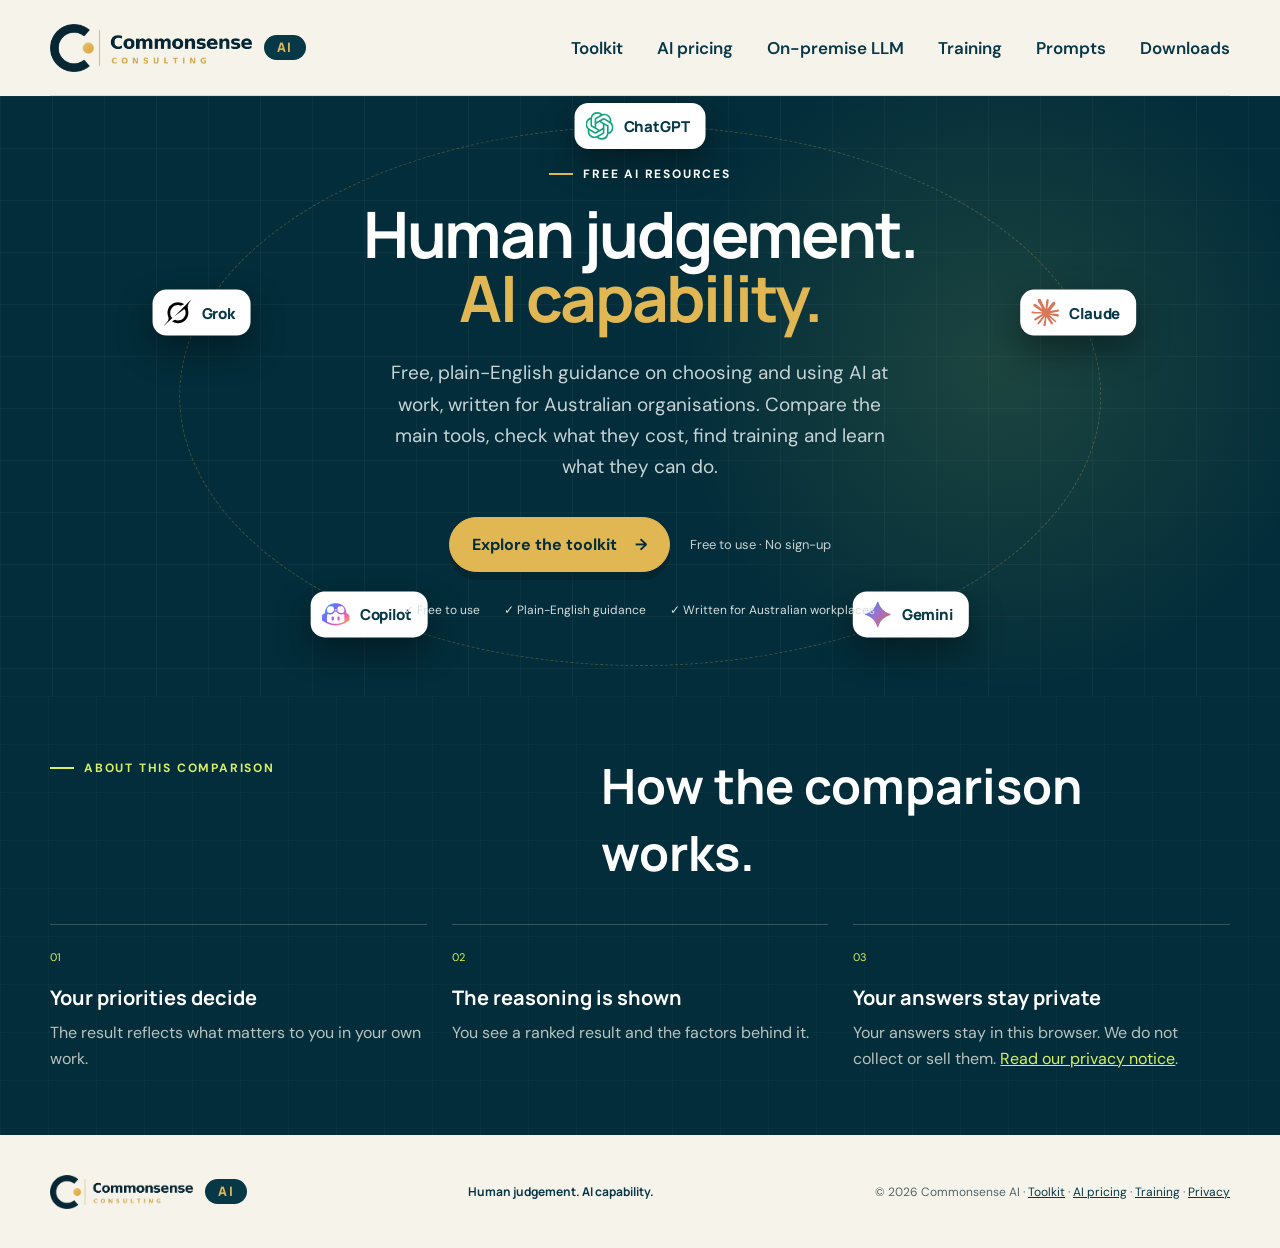
==== commit 07a1acab: "Toolkit links to Training page; plainer, more formal wording across the site Co-Authored-By: Claude " ====
--- a/index.html
+++ b/index.html
@@ -3,7 +3,7 @@
 <head>
   <meta charset="utf-8">
   <meta name="viewport" content="width=device-width, initial-scale=1">
-  <meta name="description" content="Practical AI tools, prompts, downloads and guidance for Australian businesses. Human judgement. AI capability.">
+  <meta name="description" content="Free AI resources for Australian organisations: a tool matchmaker, pricing, training, prompts and guides. Human judgement. AI capability.">
   <link rel="canonical" href="https://ai.commonsense.com.au/">
   <link rel="icon" href="assets/favicon-64.png" type="image/png" sizes="64x64">
   <link rel="apple-touch-icon" href="assets/apple-touch-icon.png">
@@ -35,17 +35,17 @@
   <main id="top">
     <section class="hero portal-hero" id="intro">
       <div class="hero-copy portal-copy">
-        <p class="eyebrow"><span></span> Your practical AI portal</p>
+        <p class="eyebrow"><span></span> Free AI resources</p>
         <h1>Human judgement.<br><em>AI capability.</em></h1>
-        <p class="hero-lede">Practical tools, prompts and guides that put AI to work for your people, not the other way round.</p>
+        <p class="hero-lede">Free, plain-English guidance on choosing and using AI at work, written for Australian organisations. Compare the main tools, check what they cost, find training and learn what they can do.</p>
         <div class="hero-actions">
           <a class="primary-button" href="toolkit.html">Explore the toolkit <span aria-hidden="true">→</span></a>
-          <span class="time-note">Free resources · Built for Australian business</span>
+          <span class="time-note">Free to use · No sign-up</span>
         </div>
         <div class="trust-row" aria-label="Survey benefits">
-          <span>✓ Built for real work</span>
+          <span>✓ Free to use</span>
           <span>✓ Plain-English guidance</span>
-          <span>✓ No jargon required</span>
+          <span>✓ Written for Australian workplaces</span>
         </div>
         <p class="sr-only">Compare ChatGPT, Claude, Gemini, Copilot and Grok.</p>
       </div>
@@ -61,13 +61,13 @@
 
     <section class="principles" aria-labelledby="principles-title">
       <div class="principles-head">
-        <p class="eyebrow light"><span></span> A Commonsense approach</p>
-        <h2 id="principles-title">No hype. Just a better starting point.</h2>
+        <p class="eyebrow light"><span></span> About this comparison</p>
+        <h2 id="principles-title">How the comparison works.</h2>
       </div>
       <div class="principle-grid">
-        <article><span>01</span><h3>Your work comes first</h3><p>We weight the things you value—not whoever has the loudest launch.</p></article>
-        <article><span>02</span><h3>The reasoning is visible</h3><p>You get a ranked result and the factors that shaped your match.</p></article>
-        <article><span>03</span><h3>You stay in control</h3><p>Your answers stay in this browser. We don’t collect or sell them. <a class="inline-link" href="privacy.html">Read our privacy notice</a>.</p></article>
+        <article><span>01</span><h3>Your priorities decide</h3><p>The result reflects what matters to you in your own work.</p></article>
+        <article><span>02</span><h3>The reasoning is shown</h3><p>You see a ranked result and the factors behind it.</p></article>
+        <article><span>03</span><h3>Your answers stay private</h3><p>Your answers stay in this browser. We do not collect or sell them. <a class="inline-link" href="privacy.html">Read our privacy notice</a>.</p></article>
       </div>
     </section>
   </main>
--- a/styles.css
+++ b/styles.css
@@ -508,3 +508,4 @@
   .tr-row, .tr-row.tr-paid { grid-template-columns: 1fr; padding: 18px 20px; }
   .tr-own { padding: 20px; }
 }
+.tr-cost small { display: block; margin-top: 4px; color: var(--ink-soft); font-family: "DM Sans", sans-serif; font-size: 12px; letter-spacing: 0; }
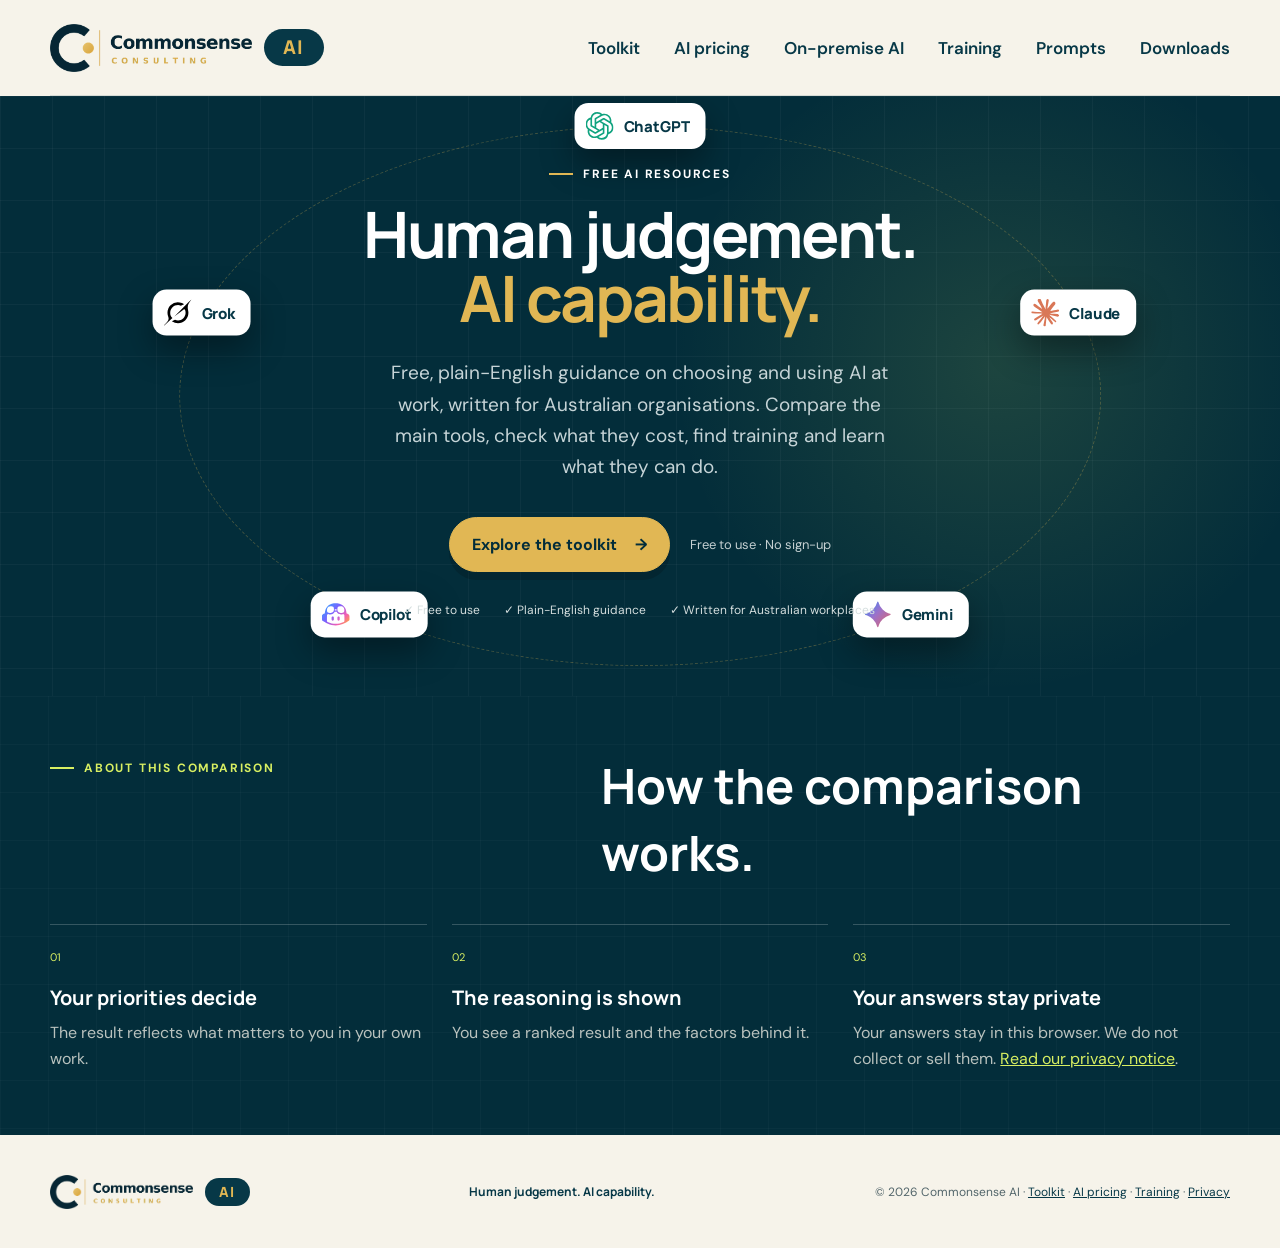
==== commit 60206002: "Rename On-premise LLM to On-premise AI Co-Authored-By: Claude Sonnet 5.5 <noreply@anthropic.com> Cla" ====
--- a/index.html
+++ b/index.html
@@ -24,7 +24,7 @@
     <nav class="site-nav" id="site-nav" aria-label="Main navigation">
       <a href="toolkit.html">Toolkit</a>
       <a href="pricing.html">AI pricing</a>
-      <a href="onprem.html">On-premise LLM</a>
+      <a href="onprem.html">On-premise AI</a>
       <a href="training.html">Training</a>
       <a href="prompts.html">Prompts</a>
       <a href="downloads.html">Downloads</a>
--- a/styles.css
+++ b/styles.css
@@ -509,3 +509,11 @@
   .tr-own { padding: 20px; }
 }
 .tr-cost small { display: block; margin-top: 4px; color: var(--ink-soft); font-family: "DM Sans", sans-serif; font-size: 12px; letter-spacing: 0; }
+
+.survey-intro { margin: 0 0 22px; color: var(--ink-soft); font-size: 15px; line-height: 1.5; max-width: 720px; }
+.survey-intro strong { color: var(--ink); }
+
+/* AI badge balanced against the logo wordmark */
+.brand-ai { font-size: 19px; padding: 9px 19px; letter-spacing: .1em; }
+.footer-brand .brand-ai { font-size: 14px; padding: 7px 14px; }
+@media (max-width: 560px) { .brand-ai { font-size: 15px; padding: 7px 14px; } }
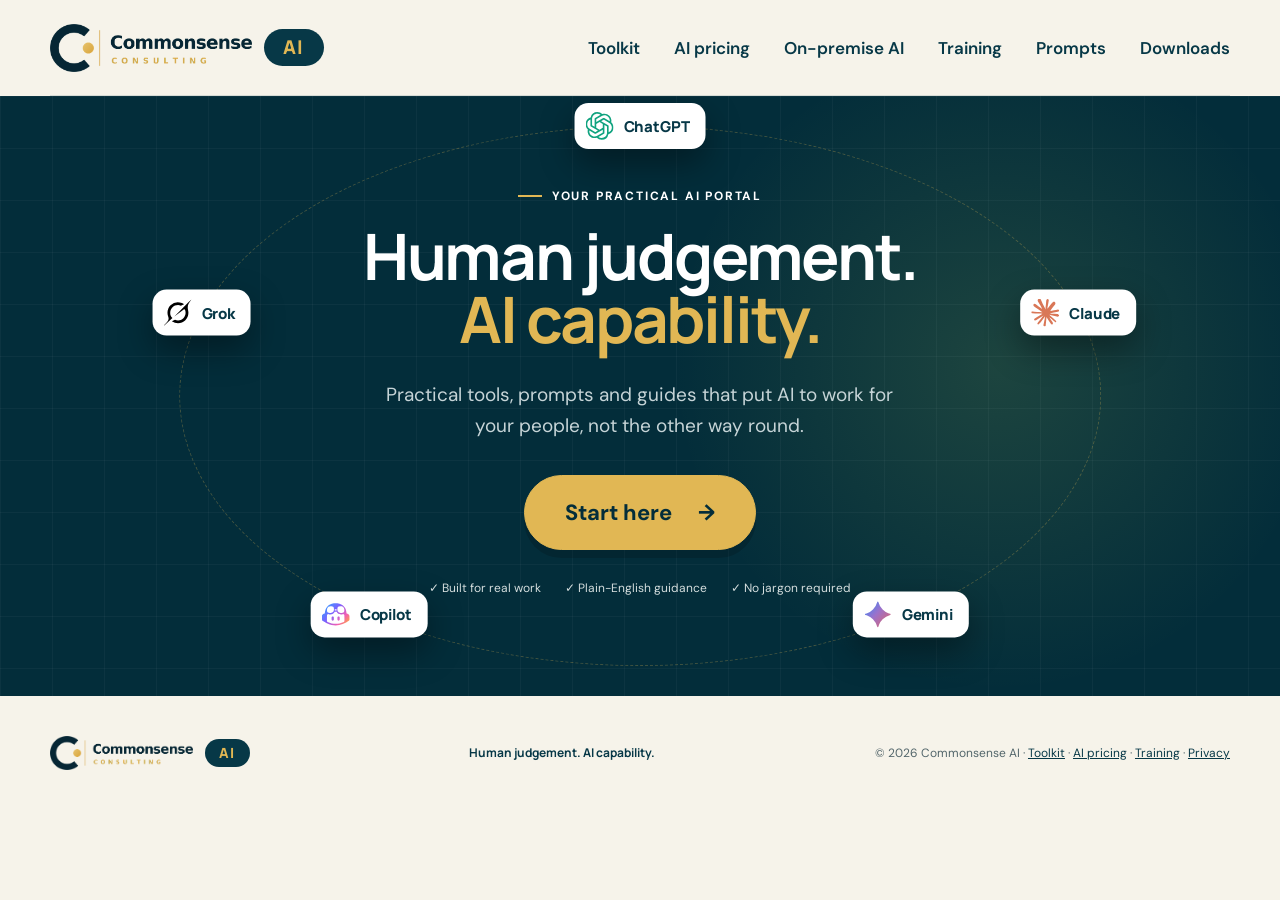
==== commit 39b7133e: "Home: big Start here button to the Toolkit; remove comparison section; restore original hero wording" ====
--- a/index.html
+++ b/index.html
@@ -3,7 +3,7 @@
 <head>
   <meta charset="utf-8">
   <meta name="viewport" content="width=device-width, initial-scale=1">
-  <meta name="description" content="Free AI resources for Australian organisations: a tool matchmaker, pricing, training, prompts and guides. Human judgement. AI capability.">
+  <meta name="description" content="Your practical AI portal for Australian organisations: a tool matchmaker, pricing, training, prompts and guides. Human judgement. AI capability.">
   <link rel="canonical" href="https://ai.commonsense.com.au/">
   <link rel="icon" href="assets/favicon-64.png" type="image/png" sizes="64x64">
   <link rel="apple-touch-icon" href="assets/apple-touch-icon.png">
@@ -35,17 +35,16 @@
   <main id="top">
     <section class="hero portal-hero" id="intro">
       <div class="hero-copy portal-copy">
-        <p class="eyebrow"><span></span> Free AI resources</p>
+        <p class="eyebrow"><span></span> Your practical AI portal</p>
         <h1>Human judgement.<br><em>AI capability.</em></h1>
-        <p class="hero-lede">Free, plain-English guidance on choosing and using AI at work, written for Australian organisations. Compare the main tools, check what they cost, find training and learn what they can do.</p>
+        <p class="hero-lede">Practical tools, prompts and guides that put AI to work for your people, not the other way round.</p>
         <div class="hero-actions">
-          <a class="primary-button" href="toolkit.html">Explore the toolkit <span aria-hidden="true">→</span></a>
-          <span class="time-note">Free to use · No sign-up</span>
+          <a class="primary-button start-button" href="toolkit.html">Start here <span aria-hidden="true">→</span></a>
         </div>
         <div class="trust-row" aria-label="Survey benefits">
-          <span>✓ Free to use</span>
+          <span>✓ Built for real work</span>
           <span>✓ Plain-English guidance</span>
-          <span>✓ Written for Australian workplaces</span>
+          <span>✓ No jargon required</span>
         </div>
         <p class="sr-only">Compare ChatGPT, Claude, Gemini, Copilot and Grok.</p>
       </div>
@@ -58,18 +57,6 @@
         <li class="orbit-tile" style="--phase:198deg"><img src="assets/logos/grok.svg" alt="" width="28" height="28"><span>Grok</span></li>
       </ul>
     </section>
-
-    <section class="principles" aria-labelledby="principles-title">
-      <div class="principles-head">
-        <p class="eyebrow light"><span></span> About this comparison</p>
-        <h2 id="principles-title">How the comparison works.</h2>
-      </div>
-      <div class="principle-grid">
-        <article><span>01</span><h3>Your priorities decide</h3><p>The result reflects what matters to you in your own work.</p></article>
-        <article><span>02</span><h3>The reasoning is shown</h3><p>You see a ranked result and the factors behind it.</p></article>
-        <article><span>03</span><h3>Your answers stay private</h3><p>Your answers stay in this browser. We do not collect or sell them. <a class="inline-link" href="privacy.html">Read our privacy notice</a>.</p></article>
-      </div>
-    </section>
   </main>
 
   <footer>
--- a/styles.css
+++ b/styles.css
@@ -517,3 +517,6 @@
 .brand-ai { font-size: 19px; padding: 9px 19px; letter-spacing: .1em; }
 .footer-brand .brand-ai { font-size: 14px; padding: 7px 14px; }
 @media (max-width: 560px) { .brand-ai { font-size: 15px; padding: 7px 14px; } }
+
+.start-button { font-size: 22px; padding: 22px 40px; gap: 26px; }
+@media (max-width: 560px) { .start-button { font-size: 19px; padding: 18px 30px; width: 100%; } }
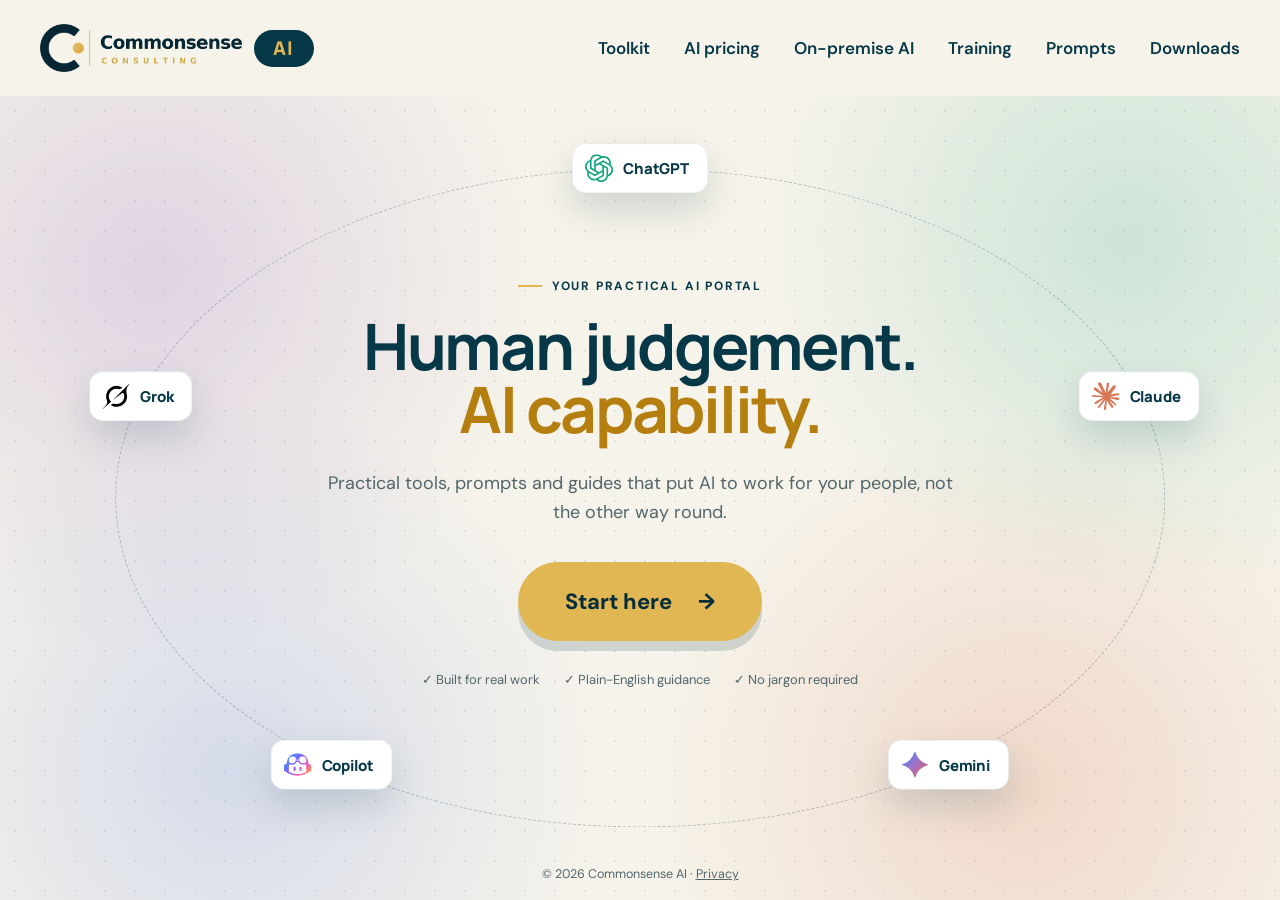
==== commit d1aad57c: "Home: light full-screen 16:9 layout, wider orbit, no footer or dark blue background Co-Authored-By: " ====
--- a/index.html
+++ b/index.html
@@ -56,13 +56,8 @@
         <li class="orbit-tile" style="--phase:126deg"><img src="assets/logos/copilot.svg" alt="" width="28" height="28"><span>Copilot</span></li>
         <li class="orbit-tile" style="--phase:198deg"><img src="assets/logos/grok.svg" alt="" width="28" height="28"><span>Grok</span></li>
       </ul>
+      <p class="home-note">© <span id="year"></span> Commonsense AI · <a href="privacy.html">Privacy</a></p>
     </section>
   </main>
-
-  <footer>
-    <a class="brand footer-brand" href="index.html"><img class="brand-logo" src="assets/commonsense-logo.png" alt="Commonsense Consulting" width="693" height="165"><span class="brand-ai">AI</span></a>
-    <p class="footer-tagline">Human judgement. AI capability.</p>
-    <p>© <span id="year"></span> Commonsense AI · <a class="footer-link" href="toolkit.html">Toolkit</a> · <a class="footer-link" href="pricing.html">AI pricing</a> · <a class="footer-link" href="training.html">Training</a> · <a class="footer-link" href="privacy.html">Privacy</a></p>
-  </footer>
 </body>
 </html>
--- a/styles.css
+++ b/styles.css
@@ -520,3 +520,40 @@
 
 .start-button { font-size: 22px; padding: 22px 40px; gap: 26px; }
 @media (max-width: 560px) { .start-button { font-size: 19px; padding: 18px 30px; width: 100%; } }
+
+/* Home: light, full-screen 16:9 layout */
+@media (min-width: 1000px) { .portal-hero .portal-orbit { --rx: clamp(400px, 41vw, 800px); --ry: clamp(250px, calc((100vh - 96px) * .41), 440px); } }
+.portal-hero {
+  min-height: max(620px, calc(100vh - 96px));
+  padding: 40px 24px 70px;
+  color: var(--ink);
+  background-color: var(--cream);
+  background-image:
+    radial-gradient(circle at 12% 22%, rgba(126,87,194,.20), transparent 30%),
+    radial-gradient(circle at 88% 18%, rgba(16,163,127,.18), transparent 28%),
+    radial-gradient(circle at 80% 86%, rgba(216,121,85,.22), transparent 30%),
+    radial-gradient(circle at 18% 84%, rgba(82,124,235,.20), transparent 30%),
+    radial-gradient(circle, rgba(7,56,71,.09) 1.2px, transparent 1.6px);
+  background-size: auto, auto, auto, auto, 30px 30px;
+}
+.portal-copy { max-width: 820px; }
+.hero:not(.match-hero).portal-hero h1 { font-size: clamp(38px, min(5vw, 9vh), 96px); color: var(--ink); }
+.portal-hero h1 em { color: #b57f10; }
+.portal-hero .eyebrow { color: var(--ink); }
+.portal-hero .hero-lede { color: var(--ink-soft); font-size: clamp(18px, 1.35vw, 24px); max-width: 640px; }
+.portal-hero .trust-row { color: var(--ink-soft); font-size: 13px; }
+.portal-hero .start-button { font-size: clamp(22px, 1.7vw, 30px); padding: 24px 46px; box-shadow: 0 10px 0 rgba(7,56,71,.16); }
+.portal-hero .orbit-path { border: 1px dashed rgba(7,56,71,.28); }
+.portal-hero .orbit-tile { box-shadow: 0 16px 36px rgba(7,56,71,.16); border: 1px solid rgba(7,56,71,.08); font-size: clamp(15px, 1.1vw, 19px); padding: 10px 18px 10px 12px; }
+.portal-hero .orbit-tile img { width: clamp(28px, 2vw, 36px); height: clamp(28px, 2vw, 36px); }
+.home-note { position: absolute; left: 0; right: 0; bottom: 18px; margin: 0; text-align: center; color: var(--ink-soft); font-size: 12.5px; z-index: 2; }
+.home-note a { color: var(--ink-soft); }
+@media (max-width: 999px) { .portal-hero { min-height: calc(100vh - 76px); } }
+@media (min-width: 1000px) and (max-height: 800px) {
+  .hero:not(.match-hero).portal-hero h1 { font-size: clamp(36px, min(5vw, 8vh), 96px); }
+  .portal-hero .hero-lede { margin-top: 14px; }
+  .portal-hero .hero-actions { margin-top: 22px; }
+  .portal-hero .trust-row { margin-top: 18px; }
+  .portal-hero .start-button { padding: 18px 38px; }
+}
+@media (min-width: 1100px) { body:has(.portal-hero) .site-header { width: min(1640px, calc(100% - 80px)); border-bottom: 0; } }
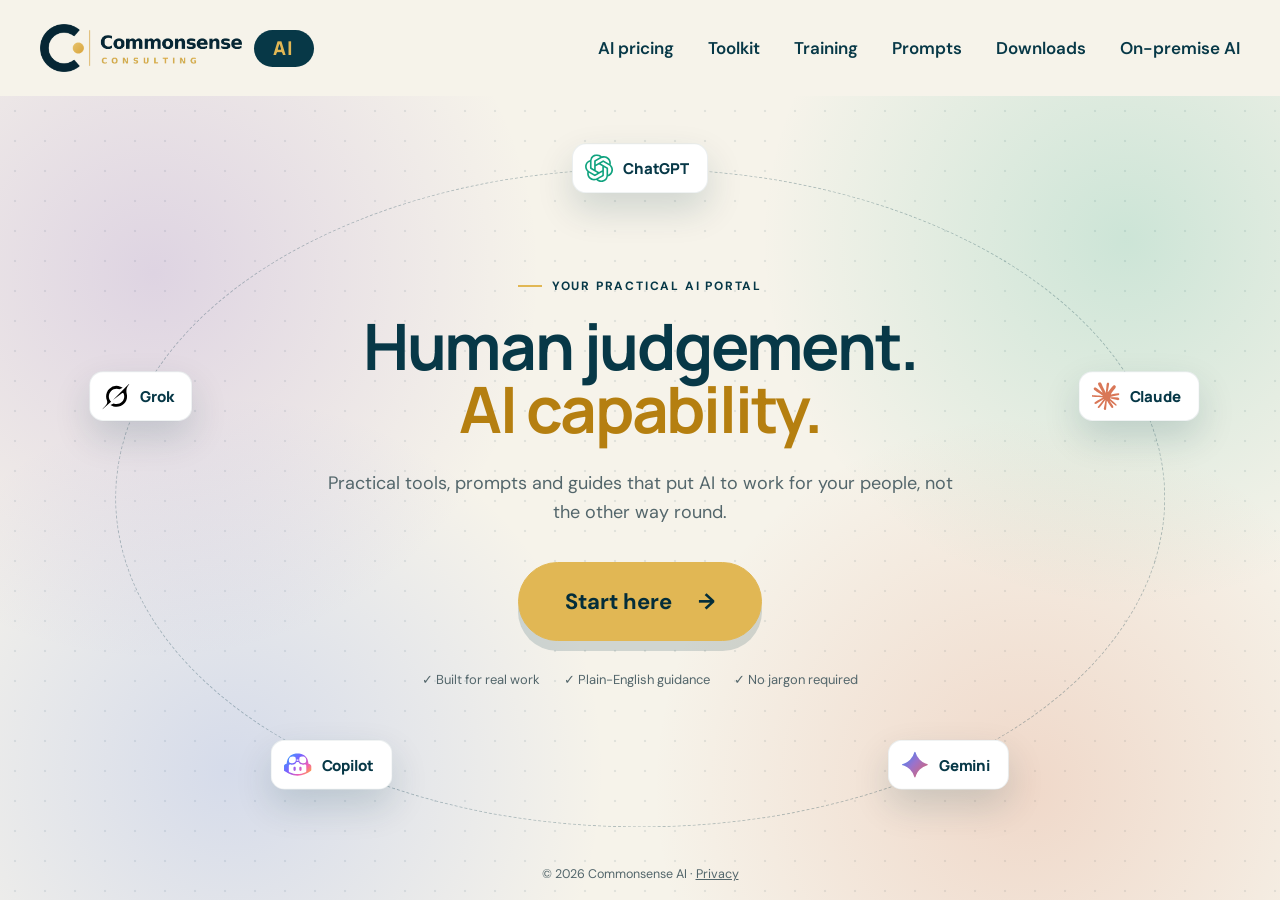
==== commit 2e619dab: "Menu order: AI pricing, Toolkit, Training, Prompts, Downloads, On-premise AI Co-Authored-By: Claude " ====
--- a/index.html
+++ b/index.html
@@ -22,12 +22,12 @@
       <span class="brand-ai">AI</span>
     </a>
     <nav class="site-nav" id="site-nav" aria-label="Main navigation">
+      <a href="pricing.html">AI pricing</a>
       <a href="toolkit.html">Toolkit</a>
-      <a href="pricing.html">AI pricing</a>
-      <a href="onprem.html">On-premise AI</a>
       <a href="training.html">Training</a>
       <a href="prompts.html">Prompts</a>
       <a href="downloads.html">Downloads</a>
+      <a href="onprem.html">On-premise AI</a>
     </nav>
     <button class="nav-toggle" type="button" aria-expanded="false" aria-controls="site-nav" aria-label="Open menu"><span></span></button>
   </header>
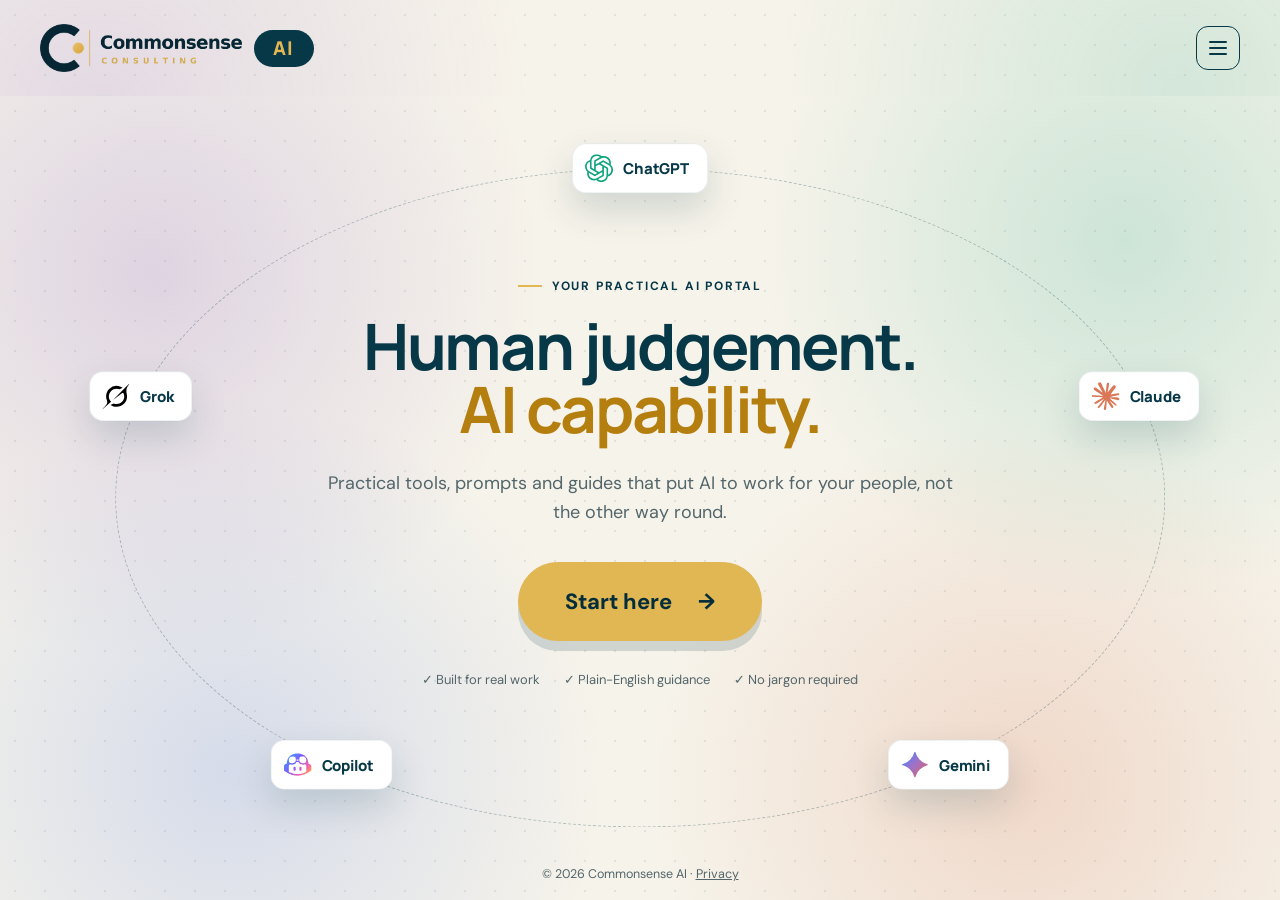
==== commit 4b0d1551: "Add prompt library (category and industry views); add guide and Teams booking buttons to the menu Co" ====
--- a/index.html
+++ b/index.html
@@ -3,7 +3,7 @@
 <head>
   <meta charset="utf-8">
   <meta name="viewport" content="width=device-width, initial-scale=1">
-  <meta name="description" content="Your practical AI portal for Australian organisations: a tool matchmaker, pricing, training, prompts and guides. Human judgement. AI capability.">
+  <meta name="description" content="Your practical AI portal for Australian organisations: a tool chooser, pricing, training, prompts and guides. Human judgement. AI capability.">
   <link rel="canonical" href="https://ai.commonsense.com.au/">
   <link rel="icon" href="assets/favicon-64.png" type="image/png" sizes="64x64">
   <link rel="apple-touch-icon" href="assets/apple-touch-icon.png">
@@ -22,6 +22,8 @@
       <span class="brand-ai">AI</span>
     </a>
     <nav class="site-nav" id="site-nav" aria-label="Main navigation">
+      <a class="hdr-cta nav-guide" href="assets/Which-AI-should-your-business-use.pdf" download>Download our free guide to AI</a>
+      <a class="hdr-cta nav-book" href="https://bookings.cloud.microsoft/bookwithme/user/3d1ee960caf04d3390cefdb40bc5f166@Commonsense.com.au/meetingtype/w-JzdmNtek-JqbTxssXAYw2?anonymous&amp;ismsaljsauthenabled&amp;ep=mcard" target="_blank" rel="noopener">Book a 30-minute Teams meeting with our specialists</a>
       <a href="pricing.html">AI pricing</a>
       <a href="toolkit.html">Toolkit</a>
       <a href="training.html">Training</a>
--- a/styles.css
+++ b/styles.css
@@ -333,7 +333,7 @@
 .nav-open .nav-toggle span { background: transparent; }
 .nav-open .nav-toggle span::before { top: 0; transform: rotate(45deg); }
 .nav-open .nav-toggle span::after { top: 0; transform: rotate(-45deg); }
-@media (max-width: 1099px) {
+@media (max-width: 1399px) {
   .nav-toggle { display: block; }
   .site-nav { display: none; position: absolute; z-index: 30; top: 100%; left: 0; right: 0; margin: 0; padding: 18px 20px 22px; flex-direction: column; align-items: stretch; gap: 4px; background: var(--paper); border: 1px solid var(--line); border-radius: 0 0 18px 18px; box-shadow: var(--shadow); }
   .nav-open .site-nav { display: flex; }
@@ -366,7 +366,7 @@
 }
 @media (max-width: 999px) { .principles-head .eyebrow { margin-bottom: 14px; } }
 
-@media (max-width: 1099px) { .nav-toggle { margin-left: auto; } }
+@media (max-width: 1399px) { .nav-toggle { margin-left: auto; } }
 
 /* Larger menu, aligned principles heading, no divider line under hero */
 .site-header { height: 96px; }
@@ -379,7 +379,7 @@
   .principles-head { align-items: start; }
   .principles-head .eyebrow { margin: 8px 0 0; }
 }
-@media (max-width: 1099px) {
+@media (max-width: 1399px) {
   .site-nav > a, .site-nav > .method-link { font-size: 18px; }
 }
 @media (max-width: 560px) { .site-header { height: 76px; } .brand-logo { height: 36px; } }
@@ -556,4 +556,94 @@
   .portal-hero .trust-row { margin-top: 18px; }
   .portal-hero .start-button { padding: 18px 38px; }
 }
-@media (min-width: 1100px) { body:has(.portal-hero) .site-header { width: min(1640px, calc(100% - 80px)); border-bottom: 0; } }
+@media (min-width: 1100px) { .site-header { width: min(1640px, calc(100% - 80px)); border-bottom: 0; } }
+
+/* Toolkit: start page */
+.tk { padding: 44px max(24px, calc((100% - 1180px) / 2)) 56px; position: relative; background-color: var(--cream); background-image: radial-gradient(circle at 8% 12%, rgba(126,87,194,.16), transparent 30%), radial-gradient(circle at 92% 10%, rgba(16,163,127,.15), transparent 28%), radial-gradient(circle at 88% 90%, rgba(216,121,85,.16), transparent 30%), radial-gradient(circle at 10% 92%, rgba(82,124,235,.15), transparent 30%), radial-gradient(circle, rgba(7,56,71,.08) 1.2px, transparent 1.6px); background-size: auto, auto, auto, auto, 30px 30px; }
+.tk-head { display: grid; grid-template-columns: 1.4fr 1fr; gap: 12px 40px; align-items: end; margin-bottom: 30px; }
+.tk-head .eyebrow { grid-column: 1 / -1; margin: 0; }
+.tk-head h1 { font-size: clamp(34px, 4.2vw, 62px); color: var(--ink); line-height: 1.02; }
+.tk-head h1 em { color: #b57f10; font-style: normal; }
+.tk-lede { margin: 0; color: var(--ink-soft); font-size: 18px; line-height: 1.55; max-width: 420px; justify-self: end; }
+.tk-grid { display: grid; grid-template-columns: minmax(0, 1.35fr) minmax(0, 1fr); gap: 28px; align-items: stretch; }
+.tk-path { list-style: none; margin: 0; padding: 0; display: grid; gap: 14px; position: relative; }
+.tk-path::before { content: ""; position: absolute; left: 41px; top: 40px; bottom: 40px; width: 2px; background: repeating-linear-gradient(to bottom, rgba(7,56,71,.28) 0 6px, transparent 6px 12px); }
+.tk-step { position: relative; display: grid; grid-template-columns: 56px minmax(0, 1fr) auto 28px; gap: 18px; align-items: center; padding: 20px 26px 20px 28px; border-radius: 22px; background: rgba(255,254,250,.92); border: 1px solid var(--line); text-decoration: none; color: var(--ink); box-shadow: 0 10px 30px rgba(7,56,71,.07); transition: transform .18s ease, box-shadow .18s ease, border-color .18s ease; }
+.tk-step:hover, .tk-step:focus-visible { transform: translateX(6px); border-color: var(--c); box-shadow: 0 16px 36px rgba(7,56,71,.14); }
+.tk-num { display: grid; place-items: center; width: 56px; height: 56px; border-radius: 18px; background: var(--c); color: #fff; font-family: Manrope, sans-serif; font-size: 26px; font-weight: 800; transform: rotate(-4deg); box-shadow: 0 8px 18px color-mix(in srgb, var(--c) 40%, transparent); }
+.tk-body strong { display: block; font-family: Manrope, sans-serif; font-size: 21px; letter-spacing: -.02em; }
+.tk-body small { display: block; margin-top: 4px; color: var(--ink-soft); font-size: 14.5px; line-height: 1.5; }
+.tk-meta { display: grid; justify-items: end; gap: 3px; text-align: right; white-space: nowrap; }
+.tk-meta em { font-style: normal; font-size: 11px; font-weight: 800; letter-spacing: .1em; text-transform: uppercase; padding: 4px 10px; border-radius: 999px; background: var(--lime); color: var(--ink); }
+.tk-meta em.soon { background: #e8e5dc; color: var(--ink-soft); }
+.tk-meta i { font-style: normal; font-size: 12px; color: var(--ink-soft); }
+.tk-go { font-size: 22px; transition: transform .18s ease; }
+.tk-step:hover .tk-go { transform: translateX(4px); }
+.tk-side { display: grid; gap: 18px; }
+.tk-guide, .tk-book { border-radius: 24px; padding: 24px; border: 1px solid var(--line); }
+.tk-guide { display: grid; grid-template-columns: 132px minmax(0, 1fr); gap: 20px; align-items: center; background: #fbf1d4; border-color: #e6cf8c; }
+.tk-cover { position: relative; aspect-ratio: 3 / 4; border-radius: 6px 12px 12px 6px; background: var(--ink-deep); color: #fff; padding: 14px 12px; display: flex; flex-direction: column; justify-content: center; gap: 8px; transform: rotate(-4deg); box-shadow: 8px 12px 24px rgba(7,56,71,.28); border-left: 5px solid var(--gold); }
+.tk-cover span { font-size: 7px; letter-spacing: .14em; text-transform: uppercase; color: var(--gold); line-height: 1.4; }
+.tk-cover strong { font-family: Manrope, sans-serif; font-size: 15px; line-height: 1.15; }
+.tk-cover i { position: absolute; left: 12px; right: 12px; bottom: 12px; height: 3px; background: var(--gold); }
+.tk-tag { margin: 0 0 6px; font-size: 11px; font-weight: 800; letter-spacing: .12em; text-transform: uppercase; color: #8a6410; }
+.tk-guide h2, .tk-book h2 { margin: 0 0 8px; font-family: Manrope, sans-serif; font-size: 22px; letter-spacing: -.02em; line-height: 1.2; }
+.tk-guide p, .tk-book p { margin: 0 0 14px; color: var(--ink-soft); font-size: 14.5px; line-height: 1.55; }
+.tk-guide .tk-tag, .tk-book .tk-tag { margin-bottom: 6px; color: #8a6410; }
+.tk-book { background: rgba(255,254,250,.94); }
+.tk-book .tk-tag { color: #0f7f66; }
+.tk-btn { padding: 14px 24px; font-size: 16px; }
+.tk-book .primary-button { background: var(--ink); border-color: var(--ink); color: #fff; box-shadow: 0 6px 0 rgba(7,56,71,.2); }
+.tk-book .tk-small { margin: 14px 0 0; font-size: 13px; }
+.dl-guide { display: grid; grid-template-columns: 150px minmax(0, 1fr); gap: 28px; align-items: center; margin-top: 36px; max-width: 860px; padding: 26px 30px; border-radius: var(--radius); background: #fbf1d4; border: 1px solid #e6cf8c; }
+.dl-guide h2 { margin: 14px 0 10px; font-family: Manrope, sans-serif; font-size: 26px; letter-spacing: -.03em; }
+.dl-guide p { margin: 0 0 20px; color: var(--ink-soft); line-height: 1.6; }
+.dl-cover { aspect-ratio: 3 / 4; border-radius: 6px 12px 12px 6px; background: var(--ink-deep); color: #fff; padding: 16px 14px; display: flex; flex-direction: column; justify-content: center; gap: 10px; border-left: 6px solid var(--gold); transform: rotate(-3deg); box-shadow: 8px 12px 24px rgba(7,56,71,.25); }
+.dl-cover span { font-size: 8px; letter-spacing: .14em; text-transform: uppercase; color: var(--gold); }
+.dl-cover strong { font-family: Manrope, sans-serif; font-size: 17px; line-height: 1.15; }
+@media (max-width: 1000px) {
+  .tk-head, .tk-grid { grid-template-columns: 1fr; }
+  .tk-lede { justify-self: start; }
+}
+@media (max-width: 720px) {
+  .tk { padding: 32px 16px 44px; }
+  .tk-path::before { display: none; }
+  .tk-step { grid-template-columns: 48px minmax(0, 1fr); padding: 18px; }
+  .tk-num { width: 48px; height: 48px; font-size: 22px; }
+  .tk-meta, .tk-go { display: none; }
+  .tk-guide { grid-template-columns: 1fr; }
+  .tk-cover { max-width: 120px; }
+  .dl-guide { grid-template-columns: 1fr; padding: 22px; }
+  .dl-cover { max-width: 120px; }
+}
+@media (prefers-reduced-motion: reduce) { .tk-step, .tk-go { transition: none; } .tk-step:hover { transform: none; } }
+.tk-path { grid-template-rows: repeat(4, 1fr); }
+@media (max-width: 1000px) { .tk-path { grid-template-rows: none; } }
+
+/* Shared light palette: same soft colour and dot grid as the Toolkit, on every page */
+body { background-color: var(--cream); }
+body::before { content: ""; position: fixed; inset: 0; z-index: -1; pointer-events: none; background-image: radial-gradient(circle at 8% 12%, rgba(126,87,194,.16), transparent 30%), radial-gradient(circle at 92% 10%, rgba(16,163,127,.15), transparent 28%), radial-gradient(circle at 88% 90%, rgba(216,121,85,.16), transparent 30%), radial-gradient(circle at 10% 92%, rgba(82,124,235,.15), transparent 30%), radial-gradient(circle, rgba(7,56,71,.08) 1.2px, transparent 1.6px); background-size: auto, auto, auto, auto, 30px 30px; }
+.portal-tools, .pricing, .ops-models, .ops-result, .ops-intro, .ops-need, .ops-ten { background: transparent; }
+.portal-tools, .pricing, .ops-models, .ops-result, .ops-intro, .ops-need, .ops-ten, .ops-fit { border-top: 0; }
+.ops-fit { background: transparent; color: var(--ink); }
+.ops-fit .portal-heading > p { color: var(--ink-soft); }
+.fit-cols > div { background: rgba(255,254,250,.92); border: 1px solid var(--line); }
+.fit-yes li::before { color: #0f7f66; }
+.fit-no li::before { color: #b57f10; }
+.ops-sources { color: var(--ink-soft); }
+.ops-sources .inline-link { color: var(--ink); }
+.principles { background: transparent; color: var(--ink); padding-top: 56px; padding-bottom: 64px; }
+.principles .eyebrow.light { color: var(--ink); }
+.principles .eyebrow.light span { background: var(--gold); }
+.principle-grid article { border: 1px solid var(--line); border-radius: 22px; padding: 22px 24px 24px; background: rgba(255,254,250,.92); box-shadow: 0 10px 30px rgba(7,56,71,.07); }
+.principle-grid article > span { color: #b57f10; }
+.principle-grid p { color: var(--ink-soft); }
+.principles .inline-link { color: var(--ink); }
+.survey-shell { padding-top: 32px; }
+
+/* Header call-to-action buttons */
+.site-nav .hdr-cta { padding: 9px 15px; border-radius: 999px; line-height: 1.15; font-size: 12.5px; font-weight: 700; text-align: center; border: 1.5px solid var(--ink); white-space: normal; }
+.site-nav .nav-guide { background: transparent; color: var(--ink); }
+.site-nav .nav-book { background: var(--gold); border-color: var(--gold); color: var(--ink); }
+.site-nav .hdr-cta:hover { opacity: 1; transform: translateY(-1px); }
+@media (min-width: 1400px) { .site-nav .hdr-cta { max-width: 250px; } .site-nav { gap: 18px; } }
